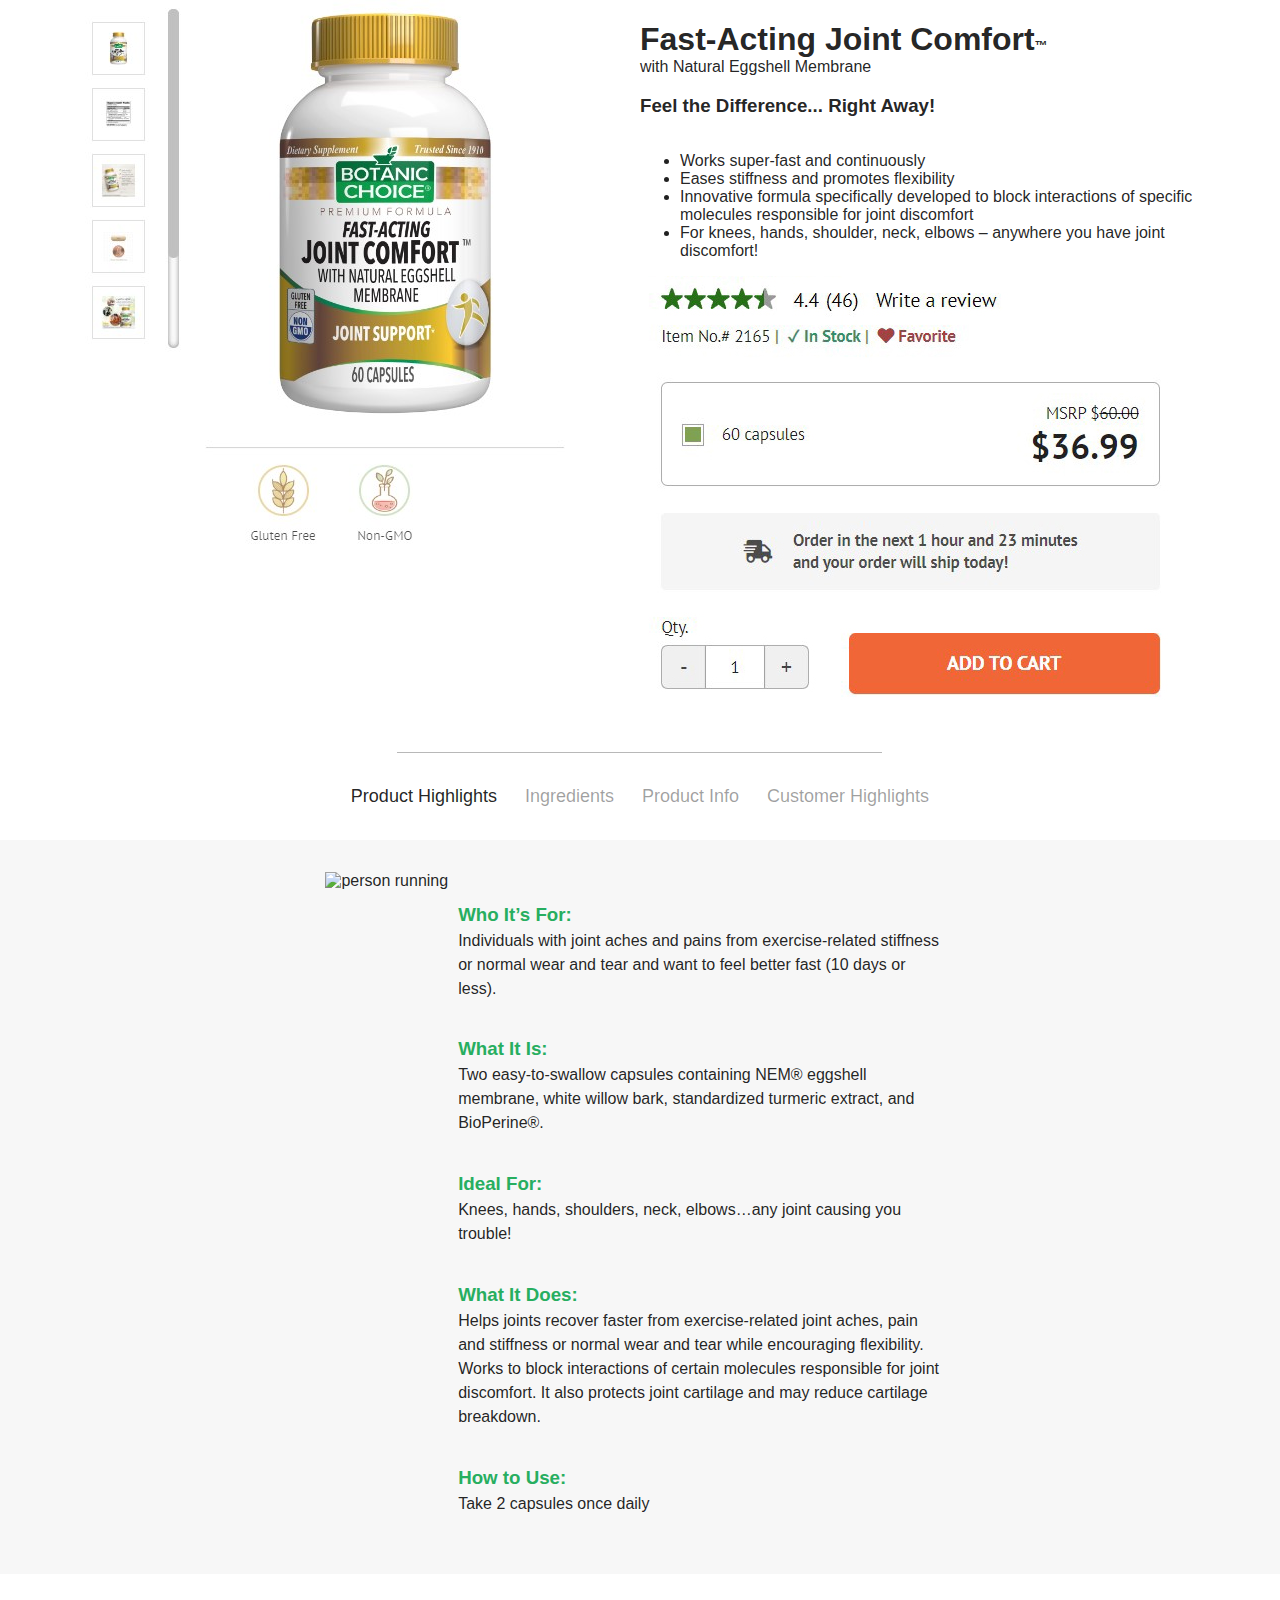
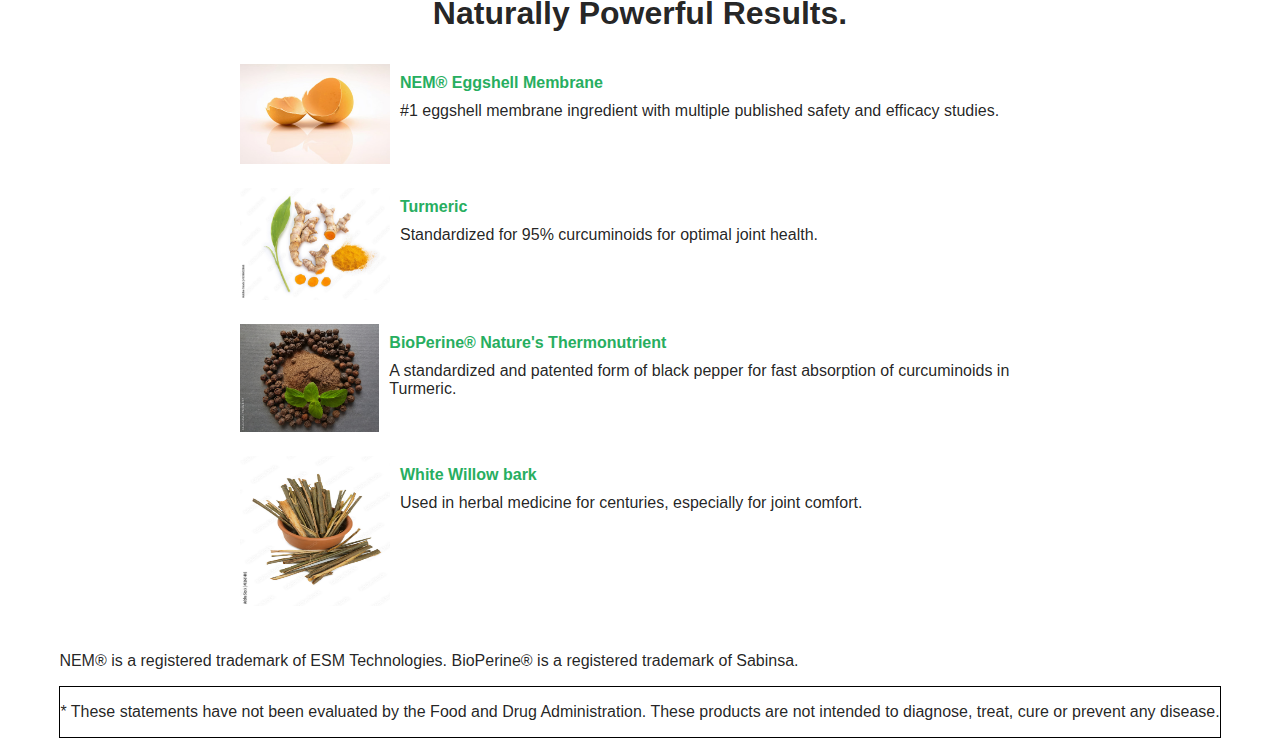
==== opt2.html @ c515bf40 "incorporated custom images into details sections" ====
<!DOCTYPE html>
<html>

<head>
  <meta charset="utf-8" />
  <meta http-equiv="X-UA-Compatible" content="IE=edge" />
  <title>PDP Mockup</title>
  <meta name="description" content="Mockup for product details page" />
  <meta name="viewport" content="width=device-width, initial-scale=1" />
  <link rel="stylesheet" href="css/opt2.css" />
  <link rel="stylesheet" href="https://fonts.googleapis.com/css?family=Montserrat">
  <link rel="stylesheet" href="https://cdnjs.cloudflare.com/ajax/libs/font-awesome/6.2.0/css/all.min.css"
    integrity="sha512-xh6O/CkQoPOWDdYTDqeRdPCVd1SpvCA9XXcUnZS2FmJNp1coAFzvtCN9BmamE+4aHK8yyUHUSCcJHgXloTyT2A=="
    crossorigin="anonymous" referrerpolicy="no-referrer" />
  <script src="https://ajax.googleapis.com/ajax/libs/jquery/3.6.0/jquery.min.js"></script>
</head>

<body>
  <main class="main">
    <div class="sticky-div-relative">
      <div class="sticky-div-fixed">
        <!-- <h3>Fast-Acting Joint Comfort</h3>
          <p>$36.99</p> -->
          <img src="assets/sticky_img.png" alt="add to cart sticky image">
          <!-- <div class="close-div"> -->
            <span class="fa fa-times fa-2xl close-button" aria-hidden="true"></i>
              <!-- </div> -->
            </div>
          </div>
          <!-- PDP TOP CONTAINER-->
          <!-- <div class="main-content"> -->
            
    <div class="main-content">  
      <div class="pdp-top-container" id="pdp-top-container">
        <!-- CHILD 1 -->
        <div class="product-col">
          <img class="product" src="assets/product.jpg"></img>
        </div>

        <!-- CHILD 2 -->
        <div class="addtocart-col">
          <div class="pdp-name-div">
            <h1>
              Fast-Acting Joint Comfort<span style="font-size: small">™</span>
            </h1>
            <p>with Natural Eggshell Membrane</p>
            <h3>Feel the Difference... Right Away!</h3>
          </div>

          <div class="pdp-list-div">
            <ul class="list">
              <li class="list-items">Works super-fast and continuously</li>
              <li class="list-items">Eases stiffness and promotes flexibility</li>
              <li class="list-items">
                Innovative formula specifically developed to block interactions of
                specific molecules responsible for joint discomfort
              </li>
              <li class="list-items">
                For knees, hands, shoulder, neck, elbows – anywhere you have joint
                discomfort!
              </li>
            </ul>
          </div>
          <div>

            <div class="ratings-add-btn-div">
              <div>

                <img src="assets/split_images/images/pdp-top_03.jpg" alt="add to cart" class="addToCartImg">
              </div>
              <!-- </div>
            <div class="addtocart-btn"> -->
              <div>

                <img src="assets/split_images/images/pdp-top_04.jpg" alt="add to cart" class="addToCartImg">
              </div>
            </div>
          </div>
        </div>
      </div>
      </div>
      <!-- END PDP TOP CONTAINER -->

      <!-- TABS -->
      <div class="main-content">
      <div class="content-row"></div>
      <div class="border"></div>
      <!-- TABS -->
      <div class="tab-container">
          <div class="tab-btn-div" data-name="highlights">
            <div>
              <button class="tablinks active">Product Highlights</button>
              <i class="fa-solid fa-2x fa-caret-down active" id="caret-down"></i>
            </div>
          </div>
          <div class="tab-btn-div" data-name="ingredients">
            <div>
              <button class="tablinks">Ingredients</button>
              <i class="fa-solid fa-2x fa-caret-down inactive" id="caret-down"></i>
            </div>
          </div>

          <div class="tab-btn-div" data-name="info">
          <div>
            <button class="tablinks">Product Info</button>
            <i class="fa-solid fa-2x fa-caret-down inactive" id="caret-down"></i>
          </div>
          </div>

          <div class="tab-btn-div" data-name="customer-highlights">
          <div>
            <button class="tablinks">Customer Highlights</button>
            <i class="fa-solid fa-2x fa-caret-down inactive" id="caret-down"></i>
          </div>
          </div>
      </div>
      </div>
      <!-- END TABS -->

      <!-- DETAILS CONTAINER -->
      <div class="details-container">

        <!-- HIGHLIGHTS -->
        <div class="details-div highlights active" id="highlights" data-name="highlights">

          <div class="highlights-img-div">
            <img src="https://www.botanicchoice.com/images/FastActingJointComfort-PDP-1.png" alt="person running"></img>
          </div>

          <div class="details-txt-div">
            <div>
              <h3 class="details-title">Who It’s For:</h3>
              <p class="details-text">
                Individuals with joint aches and pains from exercise-related stiffness
              or normal wear and tear and want to feel better fast (10 days or
              less).
            </p>
          </div>
            
          <div>
            <h3 class="details-title">What It Is:</h3>
            <p class="details-text">
              Two easy-to-swallow capsules containing NEM® eggshell membrane, white
              willow bark, standardized turmeric extract, and BioPerine®.
            </p>
          </div>
            
          <div>
            <h3 class="details-title">Ideal For:</h3>
            <p class="details-text">
              Knees, hands, shoulders, neck, elbows…any joint causing you trouble!
            </p>
          </div>
          
          <div>
            <h3 class="details-title">What It Does:</h3>
            <p class="details-text">
              Helps joints recover faster from exercise-related joint aches, pain
              and stiffness or normal wear and tear while encouraging flexibility.
              Works to block interactions of certain molecules responsible for joint
              discomfort. It also protects joint cartilage and may reduce cartilage
              breakdown.
            </p>
          </div>
            <div>
              <h3 class="details-title">How to Use:</h3>
              <p class="details-text">Take 2 capsules once daily</p>
            </div>
          </div>
        </div>
        <!-- END HIGHLIGHTS -->

        <!-- INGREDIENTS -->
        <div class="details-div ingredients inactive" id="ingredients" data-name="ingredients">
          <div class="ingredients-txt">
            <h3>Supercharged with Three More Ingredients</h3>
            <p>We added Turmeric extract (standardized for 95% curcuminoids) for its potent, joint-supporting
              curcurmin
              content.
              Next
              we included White Willow Bark which has been studied for low back discomfort and popular in herbal
              medicine
              for
              centuries. (3) We rounded out our exclusive formula with BioPerine® a patented extract from black
              pepper,
              standardized
              for 95% piperine, that helps foster fast, efficient absorption of the curcurmin.</p>
            <div class="list-div">
              <ul class="no-list">
                <li class="no-list-items">
                  <i class="fas fa-ban"></i>&nbsp;No Milk
                </li>
                <li class="no-list-items"><i class="fas fa-ban"></i>&nbsp;No Fish</li>
                <li class="no-list-items"><i class="fas fa-ban"></i>&nbsp;No
                  Crustaceans
                </li>
                <li class="no-list-items"><i class="fas fa-ban"></i>&nbsp;No Tree Nuts
                </li>
                <li class="no-list-items"><i class="fas fa-ban"></i>&nbsp;No Wheat</li>
                <li class="no-list-items"><i class="fas fa-ban"></i>&nbsp;No Peanuts
                </li>
                <li class="no-list-items"><i class="fas fa-ban"></i>&nbsp;No Soybeans
                </li>
                <li class="no-list-items"><i class="fas fa-ban"></i>&nbsp;Non-GMO and
                  Gluten
                  Free</li>
              </ul>
            </div>
          </div>
          <div class="ingredients-img-div">
            <img src="https://www.botanicchoice.com/images/FastActingJointComfort-PDP-2.png" alt="product ingredients"></img>
          </div>
        </div>

        <!-- PRODUCT INFO -->
        <div class="details-div info inactive" id="info" data-name="info">
          <div class="info-img-div">
            <img src="https://www.botanicchoice.com/images/FastActingJointComfort-PDP-3.png" alt="product ingredients">
          </div>
          <div class="productInfo-txt">
            <h3>Benefits of Fast-Acting Joint Comfort with Natural Eggshell Membrane:</h3>
            <ul>
              <li>Eases stiffness and enhances joint health</li>
              <li>Promotes flexibility and comfort</li>
              <li>Ideal for knees, hands, shoulder, neck, elbows, more</li>
            </ul>
            <p>If you've been frustrated by joint products that take too long to work...or don't work at all, this
              one's
              for
              you!</p>

            <h3>It Starts with NEM® , the #1 Eggshell Membrane</h3>
            <p>Whether it's your knees, hips or wrists, when it comes to joint comfort, you want the best and to feel
              better
              right now!
              That's why we selected NEM® , the original #1 branded eggshell membrane ingredient with multiple
              published
              safety and
              efficacy studies. It's the most researched eggshell membrane for joint health and shown to be effective
              in
              humans.</p>
            <p>NEM® Natural Eggshell Membrane delivers naturally occurring nutrients essential for healthy joint
              cartilage
              and
              tissue
              including glucosamine, chondroitin, hyaluronic acid, collagen, peptides and other beneficial proteins.
            </p>
            <p>Just look at how NEM® can help you!</p>
            <ul>
              <li>May help reduce exercise-induced joint pain.</li>
              <li>May help promote joint flexibility.</li>
              <li>Helps reduce joint aches and pains.</li>
              <li>Helps reduce joint stiffness.</li>
              <li>Helps protect joint cartilage from breakdown due to exercise.</li>
              <li>May help reduce joint cartilage breakdown resulting from normal wear and tear.</li>
              <li>Helps joints recover faster from exercise-related joint pain.</li>
              <li>Helps joints recover faster from exercise-related joint stiffness.</li>
            </ul>
          </div>
        </div>
        <!-- END PRODUCT INFO -->

        <!-- CUSTOMER HIGHLIGHTS -->
        <div class="details-div customer-highlights inactive" data-name="customer-highlights">

          <div class="customer-img-div">
            <img src="https://www.botanicchoice.com/images/FastActingJointComfort-PDP-4.png" alt="woman celebrating">
          </div>
          <div class="customer-testimonials">
            <h3>{Customer Testimonials Here}</h3>
          </div>
        </div>

        <!-- END CUSTOMER HIGHLIGHTS -->
      </div>
      <!-- END DETAILS CONTAINER -->

      <!-- RESULTS CONTAINER -->
      <div class="main-content">
      <div class="results-container">
        <h1 class="results-h1">Naturally Powerful Results.</h1>

        <div class="card">
          <div>
            <img class="ingredient" src="assets/egg.jpg" />
          </div>
          <div class="card-text">
            <h4 class="card-title">
              NEM® Eggshell Membrane
            </h4>
            <p>
              #1 eggshell membrane ingredient with multiple published safety and efficacy studies.
            </p>
          </div>
        </div>
        <div class="card-text">
        </div>

        <div class="card">
          <div>
            <img class="ingredient" src="assets/turmeric.jpg" />
          </div>
          <div class="card-text">
            <h4 class="card-title">
              Turmeric
            </h4>
            <p>
              Standardized for 95% curcuminoids for optimal joint health.
            </p>
          </div>
        </div>



        <div class="card">
          <div>
            <img class="ingredient" src="assets/bioperine.jpg" />
          </div>
          <div class="card-text">
            <h4 class="card-title">
              BioPerine® Nature's Thermonutrient
            </h4>
            <p>
              A standardized and patented form of black pepper for fast absorption of curcuminoids in Turmeric.
            </p>
          </div>
        </div>

        <div class="card">
          <div>
            <img class="ingredient" src="assets/bark.jpg" />
          </div>
          <div class="card-text">
            <h4 class="card-title">
              White Willow bark
            </h4>
            <p>
              Used in herbal medicine for centuries, especially for joint comfort.
            </p>
          </div>
        </div>
      </div>
    <!-- </div> -->
    <!-- END RESULTS CONTAINER -->
    <div class="legal">
      <p>NEM® is a registered trademark of ESM Technologies. BioPerine® is a registered trademark of Sabinsa.</p>
    </div>
    <div class="legal-fda">
      <p>* These statements have not been evaluated by the Food and Drug Administration. These products are not
        intended
        to
        diagnose, treat, cure or prevent any disease.</p>
    </div>
</div>
  </main>
  <script src="js/opt2.js"></script>
</body>

</html>
---- css/opt2.css ----
html,
body {
  scroll-behavior: smooth;
}

body {
  margin-top: 0px;
  margin-left: auto;
  margin-right: auto;
  font-family: "PT Sans", sans-serif;
  color: rgba(0, 0, 0, 0.87);
}

.main {
  display: flex;
  flex-direction: column;
  align-items: center;
}

/* STICKY DIV */
.sticky-div-relative {
  top: 0;
  right: 0;
  left: 0;
  bottom: 0;
  position: relative;
  width: 100%;
  z-index: 2;
}

.sticky-div-fixed {
  display: none;
}

.sticky-div-fixed img {
  display: none;
}

.sticky-div-fixed.removed {
  display: none;
}

.sticky-div-fixed.active {
  position: fixed;
  top: 0;
  right: 0;
  left: 0;
  width: 100%;
  height: 100px !important;
  background-color: white;
  display: none;
  z-index: 999;
  display: block;
  border-bottom: 1px solid rgba(0, 0, 0, 0.177);
}

.close-button {
  position: fixed;
  top: 2%;
  right: 0;
  margin-right: 2rem;
  color: rgba(0, 0, 0, 0.5);
  right: 0;
}

.close-button:hover {
  color: rgba(0, 0, 0, 0.9);
}

.sticky-div-fixed.active img {
  position: fixed;
  left: 50%;
  transform: translateX(-50%);
  height: 100px;
  max-height: 100%;
  width: auto;
  display: block;
}

/* PDP TOP */
.pdp-top-container {
  display: flex;
  flex-direction: row;
  flex-wrap: wrap-reverse;
  justify-content: center;
}

.product-col,
.addtocart-col {
  display: flex;
  flex-direction: column;
  flex-basis: 50%;
  width: 600px;
  max-width: 100%;
  height: auto;
}

.pdp-name-div h1 {
  margin-bottom: 0;
}

.pdp-name-div p {
  margin-top: 0;
}

.product-col img {
  align-self: center;
}

.content-row {
  display: flex;
  justify-content: center;
}

/* DETAILS */
.details-container {
  display: flex;
  flex-direction: column;
  margin-top: 2rem;
  flex-basis: 100%;
  width: 100%;
}

.details-div.highlights.inactive {
  display: none;
}

.details-div.highlights.active {
  display: flex;
  padding: 2rem;
  justify-content: center;
  flex-wrap: wrap;
  background: rgba(0, 0, 0, 0.03);
}

.details-txt-div {
  display: flex;
  flex-direction: column;
  flex-basis: 40%;
  width: 600px;
  max-width: 100%;
  height: auto;
  margin: 10px;
}

.details-txt-div h3 {
  color: #27ae60;
  margin-bottom: 0;
  line-height: 1.5em;
}

.details-txt-div p {
  margin-top: 0;
  line-height: 1.5em;
}

.legal-fda {
  border: 1px solid black;
}

.border {
  margin-left: auto;
  margin-right: auto;
  border-top: 1px solid rgba(0, 0, 0, 0.277);
  width: 80%;
  margin-top: 2rem;
}

/* TABS */
.tab-container {
  margin-top: 2rem;
  display: flex;
  justify-content: center;
}

.tab-container a {
  text-decoration: none;
}

.tab-btn-div {
  display: flex;
  flex-direction: column;
  align-items: center;
  padding-left: 0.5rem;
  padding-right: 0.5rem;
}

button.tablinks {
  font-size: large;
  color: rgba(0, 0, 0, 0.377);
  border: none;
  background-color: white !important;
}

button.tablinks.active {
  font-size: large;
  color: rgba(0, 0, 0, 0.87);
  border: none;
  background-color: white !important;
}

button.tablinks:hover {
  cursor: pointer;
  font-size: large;
  color: rgba(0, 0, 0, 0.87) !important;
  border: none;
  background-color: white !important;
}

#caret-down.active {
  color: #27ae60;
  display: block;
  text-align: center;
}

#caret-down.inactive {
  display: none;
}

/* INGREDIENTS */
.details-div.ingredients.inactive {
  display: none;
}

.details-div.ingredients.active {
  display: flex;
  flex-wrap: wrap;
  flex-direction: row;
  justify-content: center;
  padding: 2rem;
  margin-top: 1.5rem;
  background: rgba(0, 0, 0, 0.03);
}

.no-list ul,
.no-list li {
  display: flex;
  flex-basis: 25%;
  list-style: none;
  padding: 0.2rem;
}

.ingredients-txt {
  display: flex;
  flex-direction: column;
  flex-basis: 40%;
}

.ingredients-txt h3 {
  color: #27ae60;
}

.details-div.info.inactive {
  display: none;
}

.details-div.info.active {
  display: flex;
  flex-direction: row;
  /* align-items: center; */
  margin-top: 1.5rem;
  margin-bottom: 1.5rem;
  padding: 2rem;
  background: rgba(0, 0, 0, 0.03);
}

.info.productInfo-txt h3 {
  text-align: left;
}

.productInfo-txt {
  display: flex;
  flex-direction: column;
  align-items: center;
  flex-basis: 40%;
  width: 300px;
}

.info-img-div {
  display: flex;
  flex-direction: column;
}
/* END PRODUCT INFO */

/* CUSTOMER HIGHLIGHTS */
.customer-highlights.inactive {
  display: none;
}

.customer-highlights.active {
  display: flex;
  justify-content: center;
}
/* END CUSTOMER HIGHLIGHTS */

/* RESULTS */
.results-container {
  display: flex;
  flex-direction: column;
  align-items: center;
  margin-bottom: 2rem;
}

.ingredient-card-row {
  display: flex;
  flex-wrap: wrap;
  justify-content: center !important;
}

.list-div {
  display: flex;
  flex-direction: column;
  align-items: flex-start;
  margin: 0 10px;
}

.card-col {
  display: flex;
  flex-direction: column;
  margin: 2rem;
  padding: auto;
}

.card {
  display: flex;
  flex-basis: 100%;
  transition: 0.3s;
  width: 800px;
  max-width: 100%;
  height: auto;
  padding: 10px 10px;
  justify-content: flex-start;
}

.card:hover {
  box-shadow: 0 8px 16px 0 rgba(0, 0, 0, 0.2);
}

.card h4 {
  color: #27ae60;
}

.card h4,
.card p {
  margin: 10px;
}

img.ingredient {
  width: 150px;
  max-width: 100%;
  max-height: 150px;
  height: auto;
}

@media screen and (max-width: 992px) {
  .main {
    width: 90%;
  }
  .ingLabel {
    flex-basis: 60%;
  }
  .ingredients-txt {
    flex-basis: 60%;
    align-items: center;
  }
  .list-div {
    align-items: center;
  }
}

@media screen and (max-width: 768px) {
  .details-txt-div {
    flex-basis: 80%;
  }
}
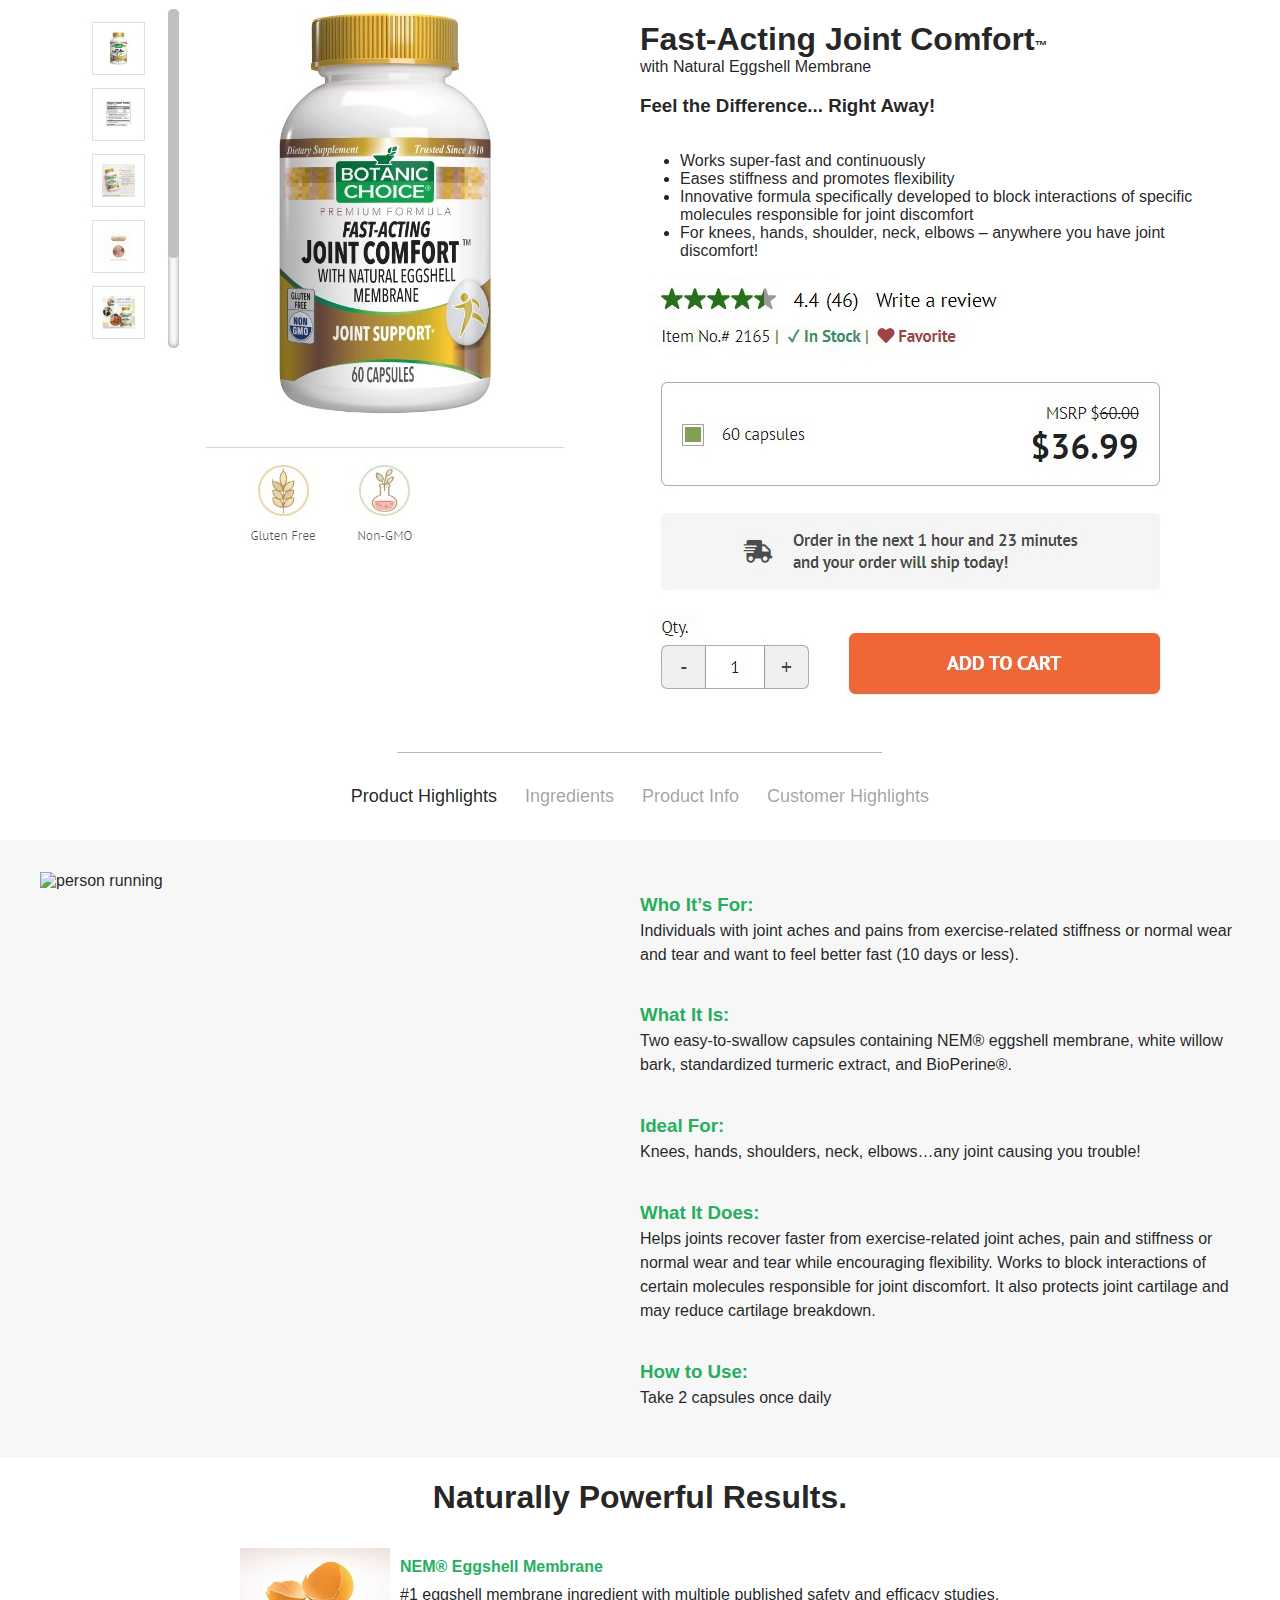
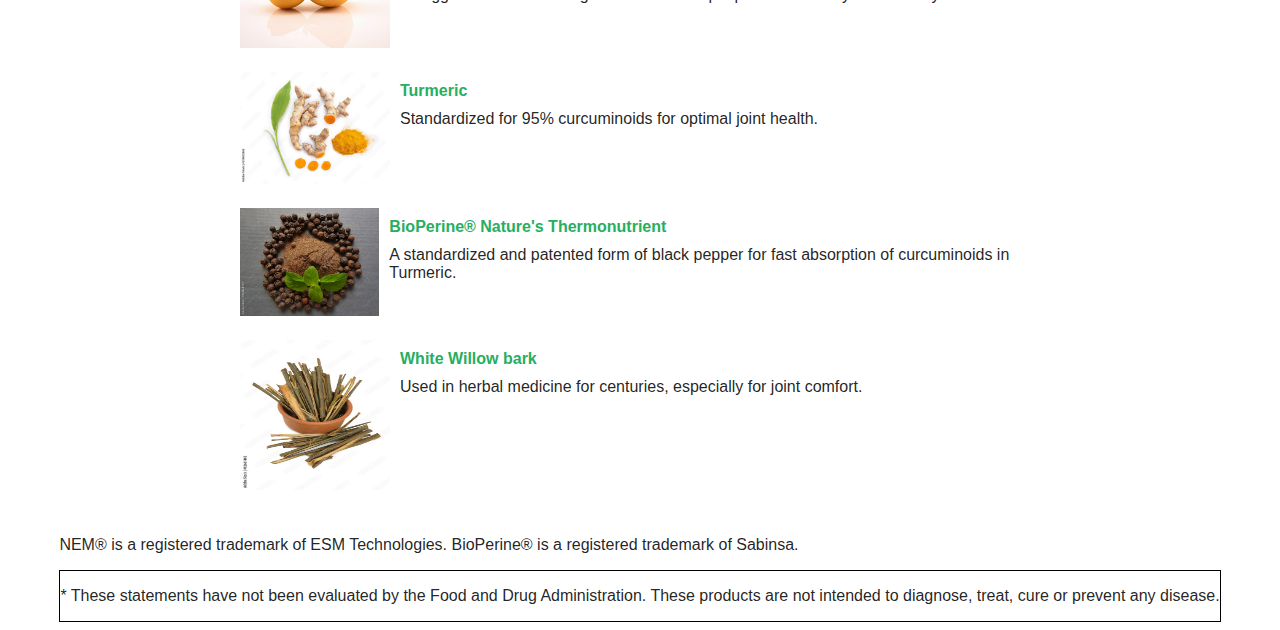
==== commit 577a89f7: "began styling details content to be responsive" ====
--- a/opt2.html
+++ b/opt2.html
@@ -117,7 +117,7 @@
       </div>
       <!-- END TABS -->
 
-      <!-- DETAILS CONTAINER -->
+      <!-- HIGHLIGHTS CONTAINER -->
       <div class="details-container">
 
         <!-- HIGHLIGHTS -->
@@ -262,12 +262,12 @@
 
         <!-- CUSTOMER HIGHLIGHTS -->
         <div class="details-div customer-highlights inactive" data-name="customer-highlights">
+          <div class="customer-testimonials">
+            <h3>{Customer Testimonials Here}</h3>
+          </div>
 
           <div class="customer-img-div">
             <img src="https://www.botanicchoice.com/images/FastActingJointComfort-PDP-4.png" alt="woman celebrating">
-          </div>
-          <div class="customer-testimonials">
-            <h3>{Customer Testimonials Here}</h3>
           </div>
         </div>
 
--- a/css/opt2.css
+++ b/css/opt2.css
@@ -111,52 +111,7 @@
   display: flex;
   justify-content: center;
 }
-
-/* DETAILS */
-.details-container {
-  display: flex;
-  flex-direction: column;
-  margin-top: 2rem;
-  flex-basis: 100%;
-  width: 100%;
-}
-
-.details-div.highlights.inactive {
-  display: none;
-}
-
-.details-div.highlights.active {
-  display: flex;
-  padding: 2rem;
-  justify-content: center;
-  flex-wrap: wrap;
-  background: rgba(0, 0, 0, 0.03);
-}
-
-.details-txt-div {
-  display: flex;
-  flex-direction: column;
-  flex-basis: 40%;
-  width: 600px;
-  max-width: 100%;
-  height: auto;
-  margin: 10px;
-}
-
-.details-txt-div h3 {
-  color: #27ae60;
-  margin-bottom: 0;
-  line-height: 1.5em;
-}
-
-.details-txt-div p {
-  margin-top: 0;
-  line-height: 1.5em;
-}
-
-.legal-fda {
-  border: 1px solid black;
-}
+/* END PDP TOP */
 
 .border {
   margin-left: auto;
@@ -216,6 +171,64 @@
 #caret-down.inactive {
   display: none;
 }
+/* END TABS */
+
+/* PRODUCT HIGHLIGHTS */
+.details-container {
+  display: flex;
+  flex-direction: column;
+  margin-top: 2rem;
+  flex-basis: 100%;
+  width: 100%;
+}
+
+.details-div.highlights.inactive {
+  display: none;
+}
+
+.details-div.highlights.active {
+  display: flex;
+  padding: 2rem;
+  justify-content: center;
+  flex-wrap: nowrap;
+  background: rgba(0, 0, 0, 0.03);
+}
+
+.highlights-img-div {
+  display: flex;
+  flex-direction: column;
+  /* justify-content: center; */
+}
+
+.highlights-img-div img {
+  width: 600px;
+  max-width: 100%;
+  height: auto;
+}
+
+.details-txt-div {
+  display: flex;
+  flex-direction: column;
+  /* flex-basis: 40%; */
+  width: 600px;
+  max-width: 100%;
+  height: auto;
+}
+
+.details-txt-div h3 {
+  color: #27ae60;
+  margin-bottom: 0;
+  line-height: 1.5em;
+}
+
+.details-txt-div p {
+  margin-top: 0;
+  line-height: 1.5em;
+}
+
+.legal-fda {
+  border: 1px solid black;
+}
 
 /* INGREDIENTS */
 .details-div.ingredients.inactive {
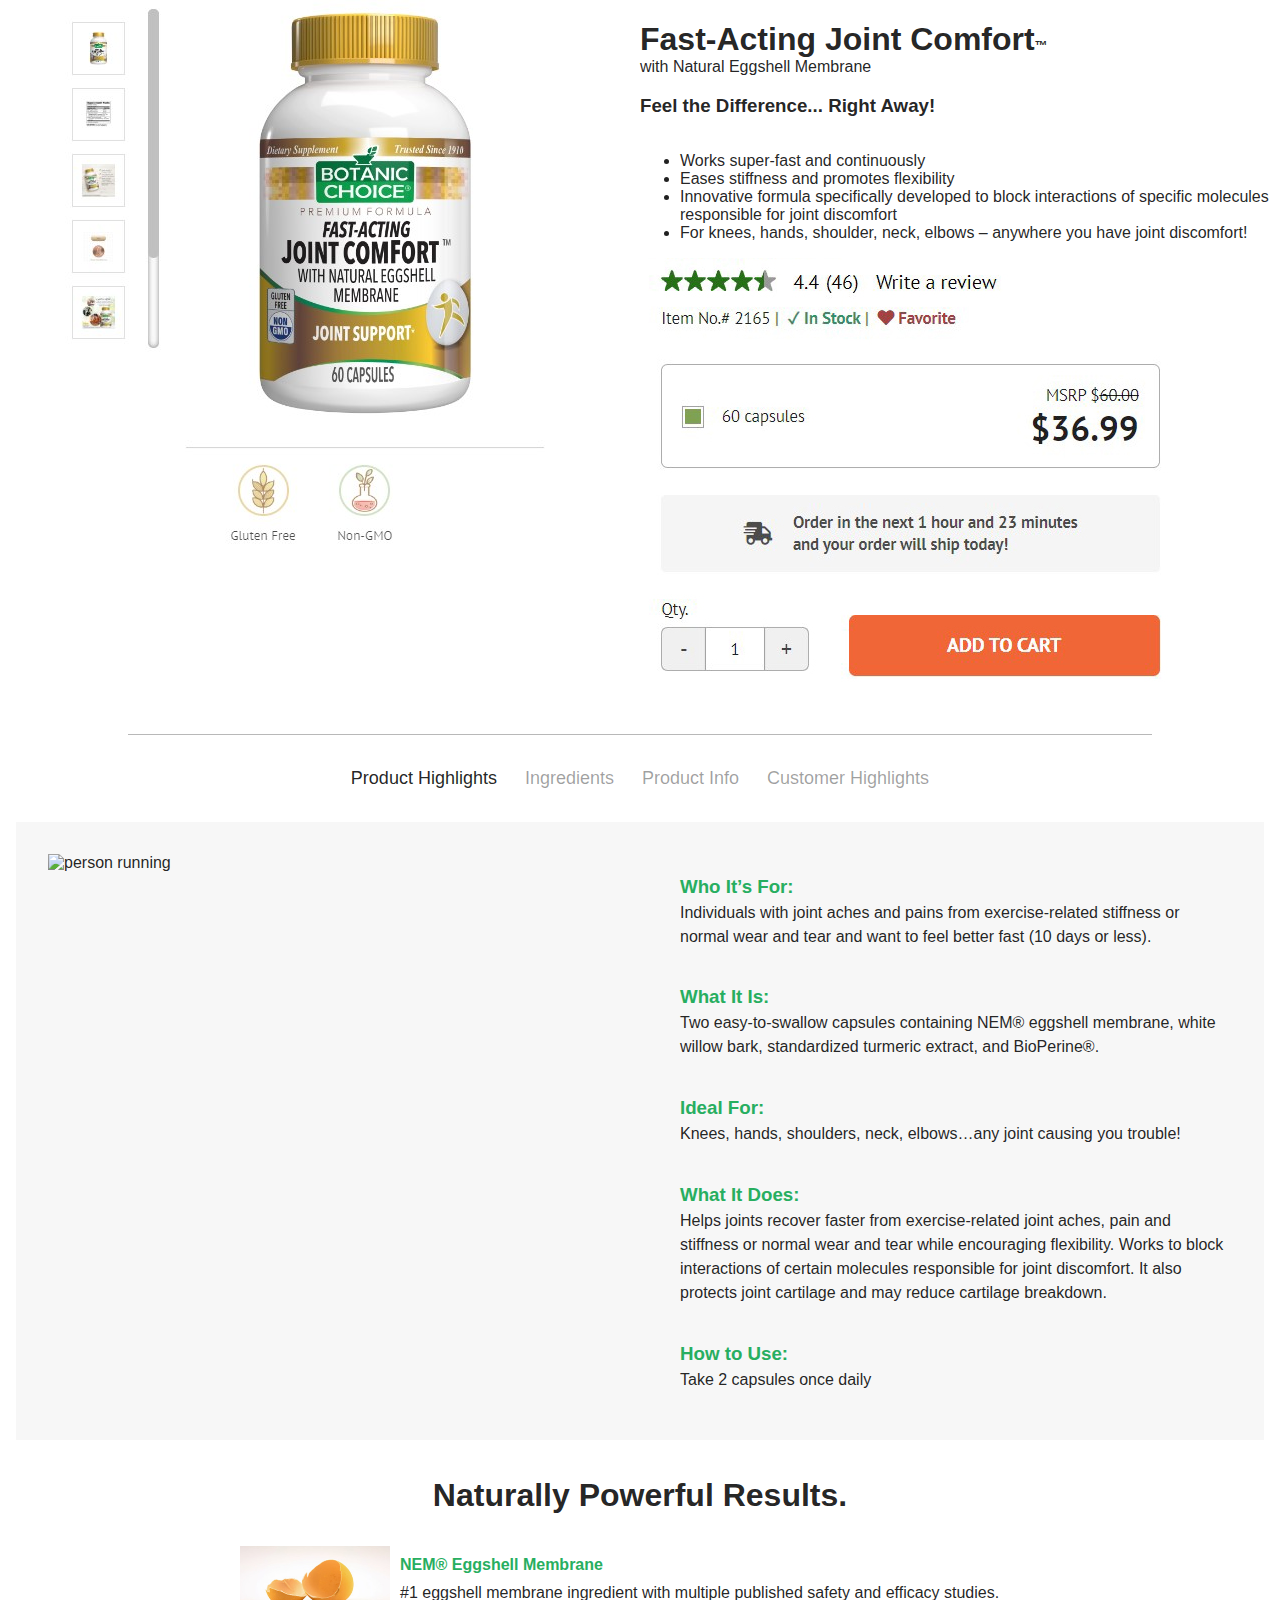
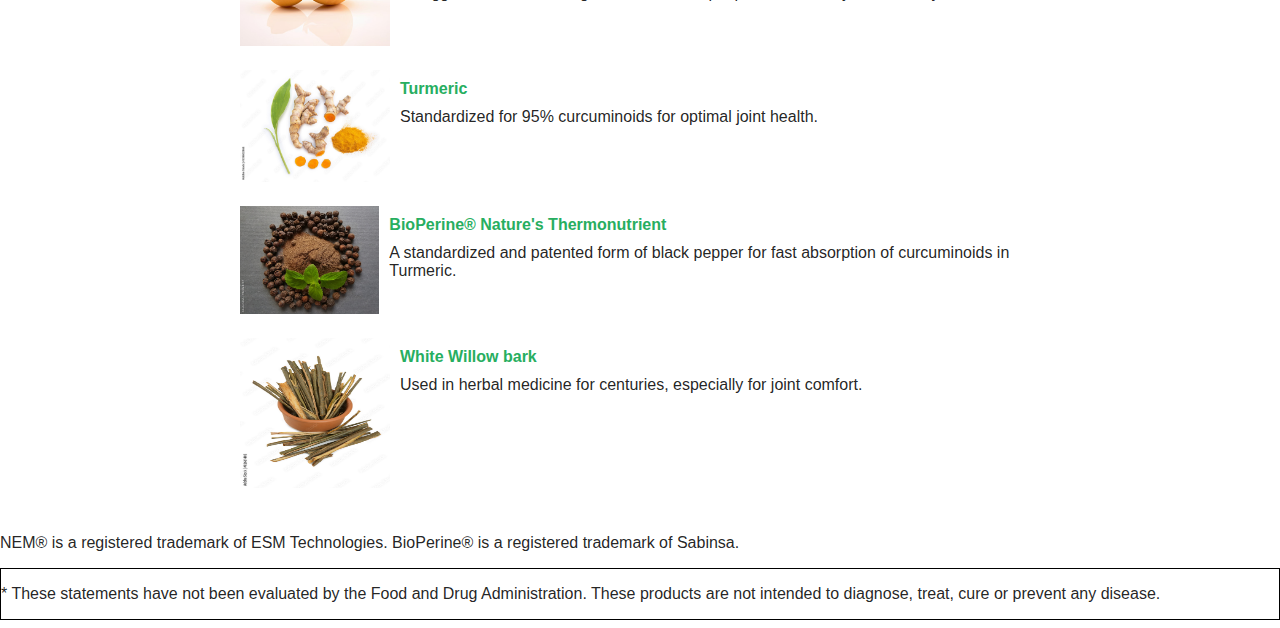
==== commit a1e47107: "styled details content, made responsive" ====
--- a/opt2.html
+++ b/opt2.html
@@ -262,7 +262,7 @@
 
         <!-- CUSTOMER HIGHLIGHTS -->
         <div class="details-div customer-highlights inactive" data-name="customer-highlights">
-          <div class="customer-testimonials">
+          <div class="customer-highlights-txt">
             <h3>{Customer Testimonials Here}</h3>
           </div>
 
--- a/css/opt2.css
+++ b/css/opt2.css
@@ -14,7 +14,7 @@
 .main {
   display: flex;
   flex-direction: column;
-  align-items: center;
+  width: 100%;
 }
 
 /* STICKY DIV */
@@ -177,7 +177,7 @@
 .details-container {
   display: flex;
   flex-direction: column;
-  margin-top: 2rem;
+  margin-top: 1rem;
   flex-basis: 100%;
   width: 100%;
 }
@@ -188,7 +188,8 @@
 
 .details-div.highlights.active {
   display: flex;
-  padding: 2rem;
+  padding: 1rem;
+  margin: 1rem;
   justify-content: center;
   flex-wrap: nowrap;
   background: rgba(0, 0, 0, 0.03);
@@ -197,22 +198,22 @@
 .highlights-img-div {
   display: flex;
   flex-direction: column;
-  /* justify-content: center; */
 }
 
 .highlights-img-div img {
   width: 600px;
   max-width: 100%;
   height: auto;
+  padding: 1rem;
 }
 
 .details-txt-div {
   display: flex;
   flex-direction: column;
-  /* flex-basis: 40%; */
-  width: 600px;
-  max-width: 100%;
-  height: auto;
+  width: 600px;
+  max-width: 100%;
+  height: auto;
+  padding: 1rem;
 }
 
 .details-txt-div h3 {
@@ -226,6 +227,13 @@
   line-height: 1.5em;
 }
 
+@media screen and (max-width: 768px) {
+  .details-div.highlights.active {
+    flex-wrap: wrap;
+  }
+}
+/* END PRODUCT HIGHLIGHTS */
+
 .legal-fda {
   border: 1px solid black;
 }
@@ -237,61 +245,97 @@
 
 .details-div.ingredients.active {
   display: flex;
-  flex-wrap: wrap;
-  flex-direction: row;
-  justify-content: center;
-  padding: 2rem;
-  margin-top: 1.5rem;
+  padding: 1rem;
+  margin: 1rem;
+  justify-content: center;
+  flex-wrap: nowrap;
   background: rgba(0, 0, 0, 0.03);
+}
+
+.ingredients-img-div {
+  display: flex;
+  flex-direction: column;
+  align-items: center;
+}
+
+.ingredients-img-div img {
+  width: 450px;
+  max-width: 100%;
+  height: auto;
+  padding: 1rem;
+}
+
+.ingredients-txt {
+  width: 600px;
+  max-width: 100%;
+  height: auto;
+}
+
+.ingredients-txt h3 {
+  color: #27ae60;
+  text-align: left;
 }
 
 .no-list ul,
 .no-list li {
   display: flex;
-  flex-basis: 25%;
   list-style: none;
   padding: 0.2rem;
 }
 
-.ingredients-txt {
-  display: flex;
-  flex-direction: column;
-  flex-basis: 40%;
-}
-
-.ingredients-txt h3 {
-  color: #27ae60;
-}
-
+@media screen and (max-width: 768px) {
+  .details-div.ingredients.active {
+    flex-wrap: wrap;
+    flex-direction: row-reverse !important;
+  }
+}
+/* END INGREDIENTS */
+
+/* PRODUCT INFO */
 .details-div.info.inactive {
   display: none;
 }
 
 .details-div.info.active {
   display: flex;
-  flex-direction: row;
-  /* align-items: center; */
-  margin-top: 1.5rem;
-  margin-bottom: 1.5rem;
-  padding: 2rem;
+  justify-content: center;
+  flex-wrap: nowrap;
+  padding: 1rem;
+  margin: 1rem;
   background: rgba(0, 0, 0, 0.03);
 }
 
-.info.productInfo-txt h3 {
-  text-align: left;
+.info-img-div {
+  display: flex;
+  flex-direction: column;
+  align-items: flex-end;
+}
+
+.info-img-div img {
+  width: 600px;
+  max-width: 100%;
+  height: auto;
+  padding: 1rem;
 }
 
 .productInfo-txt {
   display: flex;
   flex-direction: column;
-  align-items: center;
-  flex-basis: 40%;
-  width: 300px;
+  width: 600px;
+  max-width: 100%;
+  height: auto;
+  padding: 1rem;
 }
 
 .info-img-div {
   display: flex;
   flex-direction: column;
+}
+
+@media screen and (max-width: 992px) {
+  .details-div.info.active {
+    flex-wrap: wrap;
+  }
 }
 /* END PRODUCT INFO */
 
@@ -303,6 +347,37 @@
 .customer-highlights.active {
   display: flex;
   justify-content: center;
+  flex-wrap: nowrap;
+  margin: 1rem;
+  padding: 1rem;
+  background: rgba(0, 0, 0, 0.03);
+}
+
+.customer-highlights-txt {
+  display: flex;
+  flex-direction: column;
+  width: 600px;
+  max-width: 100%;
+  height: auto;
+  padding: 1rem;
+}
+
+.customer-img-div {
+  display: flex;
+  flex-direction: column;
+}
+
+.customer-img-div img {
+  width: 600px;
+  max-width: 100%;
+  height: auto;
+  padding: 1rem;
+}
+
+@media screen and (max-width: 768px) {
+  .customer-highlights.active {
+    flex-wrap: wrap-reverse;
+  }
 }
 /* END CUSTOMER HIGHLIGHTS */
 
@@ -367,22 +442,13 @@
 
 @media screen and (max-width: 992px) {
   .main {
-    width: 90%;
-  }
-  .ingLabel {
-    flex-basis: 60%;
-  }
-  .ingredients-txt {
-    flex-basis: 60%;
-    align-items: center;
-  }
-  .list-div {
-    align-items: center;
-  }
-}
-
-@media screen and (max-width: 768px) {
+    width: 100%;
+    margin: 0;
+  }
+}
+
+/* @media screen and (max-width: 768px) {
   .details-txt-div {
     flex-basis: 80%;
   }
-}
+} */
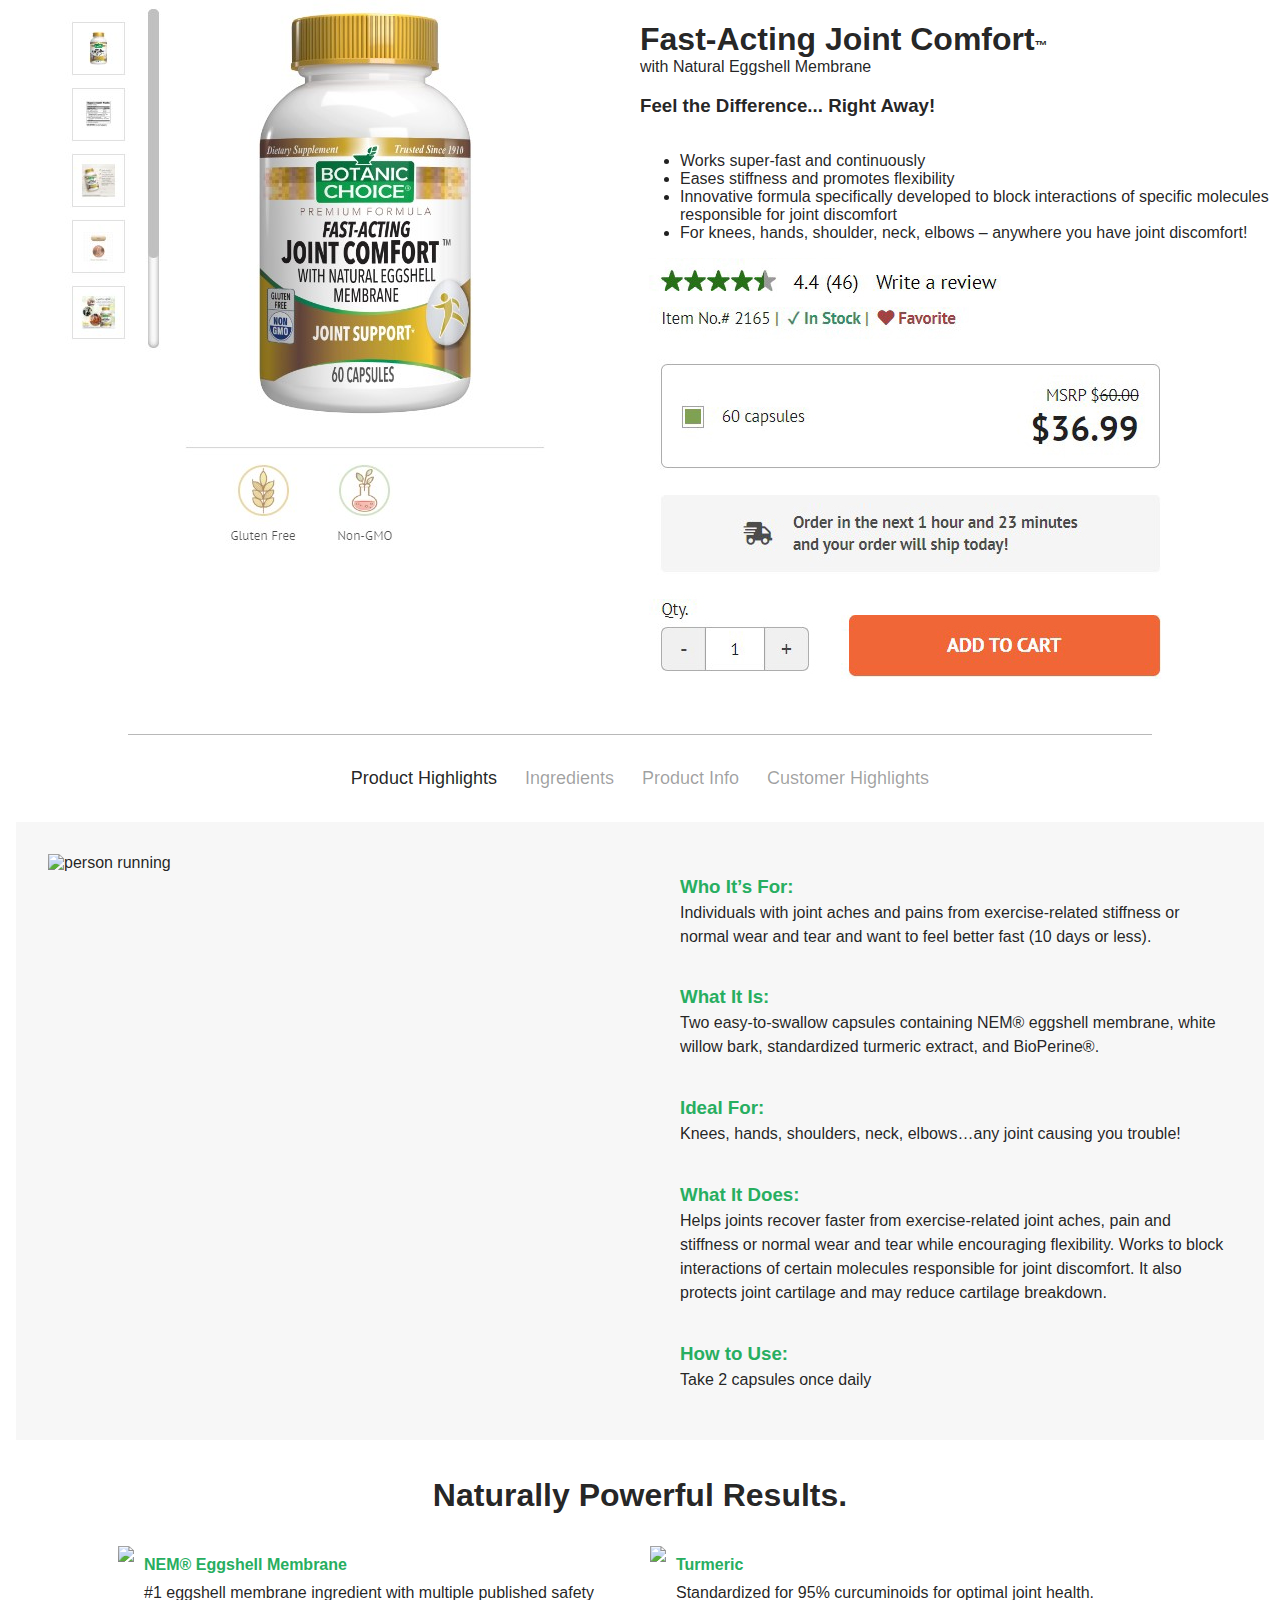
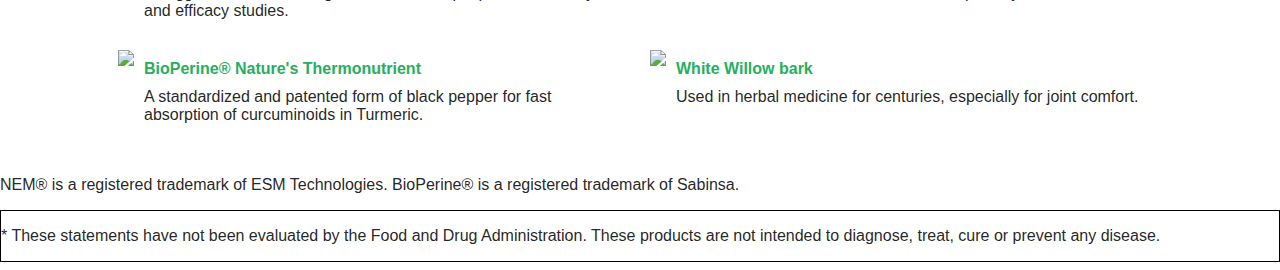
==== commit 9e0ac3bb: "did a lot of stuff lol" ====
--- a/opt2.html
+++ b/opt2.html
@@ -24,7 +24,6 @@
           <img src="assets/sticky_img.png" alt="add to cart sticky image">
           <!-- <div class="close-div"> -->
             <span class="fa fa-times fa-2xl close-button" aria-hidden="true"></i>
-              <!-- </div> -->
             </div>
           </div>
           <!-- PDP TOP CONTAINER-->
@@ -81,47 +80,19 @@
       </div>
       <!-- END PDP TOP CONTAINER -->
 
-      <!-- TABS -->
       <div class="main-content">
       <div class="content-row"></div>
       <div class="border"></div>
-      <!-- TABS -->
-      <div class="tab-container">
-          <div class="tab-btn-div" data-name="highlights">
-            <div>
-              <button class="tablinks active">Product Highlights</button>
-              <i class="fa-solid fa-2x fa-caret-down active" id="caret-down"></i>
-            </div>
-          </div>
-          <div class="tab-btn-div" data-name="ingredients">
-            <div>
-              <button class="tablinks">Ingredients</button>
-              <i class="fa-solid fa-2x fa-caret-down inactive" id="caret-down"></i>
-            </div>
-          </div>
-
-          <div class="tab-btn-div" data-name="info">
-          <div>
-            <button class="tablinks">Product Info</button>
-            <i class="fa-solid fa-2x fa-caret-down inactive" id="caret-down"></i>
-          </div>
-          </div>
-
-          <div class="tab-btn-div" data-name="customer-highlights">
-          <div>
-            <button class="tablinks">Customer Highlights</button>
-            <i class="fa-solid fa-2x fa-caret-down inactive" id="caret-down"></i>
-          </div>
-          </div>
-      </div>
-      </div>
-      <!-- END TABS -->
-
-      <!-- HIGHLIGHTS CONTAINER -->
-      <div class="details-container">
-
-        <!-- HIGHLIGHTS -->
-        <div class="details-div highlights active" id="highlights" data-name="highlights">
+
+      <!-- ACCORDIONS -->
+      <div class="accordion-container">
+        <button class="accordion active" data-name="highlights">
+          <span class="btn-title">Product Highlights</span>
+          <span class="fa-solid fa-2x fa-caret-right fa-rotate-90" id="caret-right"></span>
+        </button>
+        <div class="details-container-acc">
+           <!-- HIGHLIGHTS -->
+        <div class="details-div-acc highlights active" id="highlights" data-name="highlights">
 
           <div class="highlights-img-div">
             <img src="https://www.botanicchoice.com/images/FastActingJointComfort-PDP-1.png" alt="person running"></img>
@@ -169,9 +140,15 @@
           </div>
         </div>
         <!-- END HIGHLIGHTS -->
-
-        <!-- INGREDIENTS -->
-        <div class="details-div ingredients inactive" id="ingredients" data-name="ingredients">
+        </div>
+
+        <button class="accordion" data-name="ingredients">
+          <span class="btn-title">Ingredients</span> 
+            <span class="fa-solid fa-2x fa-caret-right" id="caret-right"></span>
+        </button>
+        <div class="details-container-acc">
+          <!-- INGREDIENTS -->
+        <div class="details-div-acc ingredients" id="ingredients" data-name="ingredients">
           <div class="ingredients-txt">
             <h3>Supercharged with Three More Ingredients</h3>
             <p>We added Turmeric extract (standardized for 95% curcuminoids) for its potent, joint-supporting
@@ -211,9 +188,16 @@
             <img src="https://www.botanicchoice.com/images/FastActingJointComfort-PDP-2.png" alt="product ingredients"></img>
           </div>
         </div>
-
-        <!-- PRODUCT INFO -->
-        <div class="details-div info inactive" id="info" data-name="info">
+        <!-- END INGREDIENTS -->
+        </div>
+
+        <button class="accordion" data-name="info">
+          <span class="btn-title">Product Info</span> 
+          <span class="fa-solid fa-2x fa-caret-right" id="caret-right"></span>
+        </button>
+        <div class="details-container-acc">
+          <!-- PRODUCT INFO -->
+        <div class="details-div-acc info" id="info" data-name="info">
           <div class="info-img-div">
             <img src="https://www.botanicchoice.com/images/FastActingJointComfort-PDP-3.png" alt="product ingredients">
           </div>
@@ -259,9 +243,15 @@
           </div>
         </div>
         <!-- END PRODUCT INFO -->
-
-        <!-- CUSTOMER HIGHLIGHTS -->
-        <div class="details-div customer-highlights inactive" data-name="customer-highlights">
+        </div>
+        
+        <button class="accordion" data-name="customer-highlights">
+          <span class="btn-title">Customer Highlights</span> 
+          <span class="fa-solid fa-2x fa-caret-right" id="caret-right"></span>
+        </button>
+        <div class="details-container-acc">
+          <!-- CUSTOMER HIGHLIGHTS -->
+        <div class="details-div-acc customer-highlights" data-name="customer-highlights">
           <div class="customer-highlights-txt">
             <h3>{Customer Testimonials Here}</h3>
           </div>
@@ -270,7 +260,188 @@
             <img src="https://www.botanicchoice.com/images/FastActingJointComfort-PDP-4.png" alt="woman celebrating">
           </div>
         </div>
-
+        <!-- END CUSTOMER HIGHLIGHTS -->
+        </div>
+      </div>
+
+      <!-- TABS -->
+      <div class="tab-container active">
+          <div class="tab-btn-div" data-name="highlights">
+              <button class="tablinks active">Product Highlights</button>
+              <i class="fa-solid fa-2x fa-caret-down active" id="caret-down"></i>
+          </div>
+          <div class="tab-btn-div" data-name="ingredients">
+              <button class="tablinks">Ingredients</button>
+              <i class="fa-solid fa-2x fa-caret-down" id="caret-down"></i>
+          </div>
+
+          <div class="tab-btn-div" data-name="info">
+            <button class="tablinks">Product Info</button>
+            <i class="fa-solid fa-2x fa-caret-down" id="caret-down"></i>
+          </div>
+
+          <div class="tab-btn-div" data-name="customer-highlights">
+            <button class="tablinks">Customer Highlights</button>
+            <i class="fa-solid fa-2x fa-caret-down" id="caret-down"></i>
+          </div>
+      </div>
+      </div>
+      <!-- END TABS -->
+
+      <!-- DETAILS CONTAINER -->
+      <div class="details-container">
+
+        <!-- HIGHLIGHTS -->
+        <div class="details-div highlights active" id="highlights" data-name="highlights">
+
+          <div class="highlights-img-div">
+            <img src="https://www.botanicchoice.com/images/FastActingJointComfort-PDP-1.png" alt="person running"></img>
+          </div>
+
+          <div class="details-txt-div">
+            <div>
+              <h3 class="details-title">Who It’s For:</h3>
+              <p class="details-text">
+                Individuals with joint aches and pains from exercise-related stiffness
+              or normal wear and tear and want to feel better fast (10 days or
+              less).
+            </p>
+          </div>
+            
+          <div>
+            <h3 class="details-title">What It Is:</h3>
+            <p class="details-text">
+              Two easy-to-swallow capsules containing NEM® eggshell membrane, white
+              willow bark, standardized turmeric extract, and BioPerine®.
+            </p>
+          </div>
+            
+          <div>
+            <h3 class="details-title">Ideal For:</h3>
+            <p class="details-text">
+              Knees, hands, shoulders, neck, elbows…any joint causing you trouble!
+            </p>
+          </div>
+          
+          <div>
+            <h3 class="details-title">What It Does:</h3>
+            <p class="details-text">
+              Helps joints recover faster from exercise-related joint aches, pain
+              and stiffness or normal wear and tear while encouraging flexibility.
+              Works to block interactions of certain molecules responsible for joint
+              discomfort. It also protects joint cartilage and may reduce cartilage
+              breakdown.
+            </p>
+          </div>
+            <div>
+              <h3 class="details-title">How to Use:</h3>
+              <p class="details-text">Take 2 capsules once daily</p>
+            </div>
+          </div>
+        </div>
+        <!-- END HIGHLIGHTS -->
+
+        <!-- INGREDIENTS -->
+        <div class="details-div ingredients" id="ingredients" data-name="ingredients">
+          <div class="ingredients-txt">
+            <h3>Supercharged with Three More Ingredients</h3>
+            <p>We added Turmeric extract (standardized for 95% curcuminoids) for its potent, joint-supporting
+              curcurmin
+              content.
+              Next
+              we included White Willow Bark which has been studied for low back discomfort and popular in herbal
+              medicine
+              for
+              centuries. (3) We rounded out our exclusive formula with BioPerine® a patented extract from black
+              pepper,
+              standardized
+              for 95% piperine, that helps foster fast, efficient absorption of the curcurmin.</p>
+            <div class="list-div">
+              <ul class="no-list">
+                <li class="no-list-items">
+                  <i class="fas fa-ban"></i>&nbsp;No Milk
+                </li>
+                <li class="no-list-items"><i class="fas fa-ban"></i>&nbsp;No Fish</li>
+                <li class="no-list-items"><i class="fas fa-ban"></i>&nbsp;No
+                  Crustaceans
+                </li>
+                <li class="no-list-items"><i class="fas fa-ban"></i>&nbsp;No Tree Nuts
+                </li>
+                <li class="no-list-items"><i class="fas fa-ban"></i>&nbsp;No Wheat</li>
+                <li class="no-list-items"><i class="fas fa-ban"></i>&nbsp;No Peanuts
+                </li>
+                <li class="no-list-items"><i class="fas fa-ban"></i>&nbsp;No Soybeans
+                </li>
+                <li class="no-list-items"><i class="fas fa-ban"></i>&nbsp;Non-GMO and
+                  Gluten
+                  Free</li>
+              </ul>
+            </div>
+          </div>
+          <div class="ingredients-img-div">
+            <img src="https://www.botanicchoice.com/images/FastActingJointComfort-PDP-2.png" alt="product ingredients"></img>
+          </div>
+        </div>
+        <!-- END INGREDIENTS -->
+
+        <!-- PRODUCT INFO -->
+        <div class="details-div info" id="info" data-name="info">
+          <div class="info-img-div">
+            <img src="https://www.botanicchoice.com/images/FastActingJointComfort-PDP-3.png" alt="product ingredients">
+          </div>
+          <div class="productInfo-txt">
+            <h3>Benefits of Fast-Acting Joint Comfort with Natural Eggshell Membrane:</h3>
+            <ul>
+              <li>Eases stiffness and enhances joint health</li>
+              <li>Promotes flexibility and comfort</li>
+              <li>Ideal for knees, hands, shoulder, neck, elbows, more</li>
+            </ul>
+            <p>If you've been frustrated by joint products that take too long to work...or don't work at all, this
+              one's
+              for
+              you!</p>
+
+            <h3>It Starts with NEM® , the #1 Eggshell Membrane</h3>
+            <p>Whether it's your knees, hips or wrists, when it comes to joint comfort, you want the best and to feel
+              better
+              right now!
+              That's why we selected NEM® , the original #1 branded eggshell membrane ingredient with multiple
+              published
+              safety and
+              efficacy studies. It's the most researched eggshell membrane for joint health and shown to be effective
+              in
+              humans.</p>
+            <p>NEM® Natural Eggshell Membrane delivers naturally occurring nutrients essential for healthy joint
+              cartilage
+              and
+              tissue
+              including glucosamine, chondroitin, hyaluronic acid, collagen, peptides and other beneficial proteins.
+            </p>
+            <p>Just look at how NEM® can help you!</p>
+            <ul>
+              <li>May help reduce exercise-induced joint pain.</li>
+              <li>May help promote joint flexibility.</li>
+              <li>Helps reduce joint aches and pains.</li>
+              <li>Helps reduce joint stiffness.</li>
+              <li>Helps protect joint cartilage from breakdown due to exercise.</li>
+              <li>May help reduce joint cartilage breakdown resulting from normal wear and tear.</li>
+              <li>Helps joints recover faster from exercise-related joint pain.</li>
+              <li>Helps joints recover faster from exercise-related joint stiffness.</li>
+            </ul>
+          </div>
+        </div>
+        <!-- END PRODUCT INFO -->
+
+        <!-- CUSTOMER HIGHLIGHTS -->
+        <div class="details-div customer-highlights" data-name="customer-highlights">
+          <div class="customer-highlights-txt">
+            <h3>{Customer Testimonials Here}</h3>
+          </div>
+
+          <div class="customer-img-div">
+            <img src="https://www.botanicchoice.com/images/FastActingJointComfort-PDP-4.png" alt="woman celebrating">
+          </div>
+        </div>
         <!-- END CUSTOMER HIGHLIGHTS -->
       </div>
       <!-- END DETAILS CONTAINER -->
@@ -280,9 +451,10 @@
       <div class="results-container">
         <h1 class="results-h1">Naturally Powerful Results.</h1>
 
+        <div class="ingredient-card-row">
         <div class="card">
           <div>
-            <img class="ingredient" src="assets/egg.jpg" />
+            <img class="ingredient" src="https://www.botanicchoice.com/images/FastActingJointComfort-PDP-5.png" />
           </div>
           <div class="card-text">
             <h4 class="card-title">
@@ -293,12 +465,10 @@
             </p>
           </div>
         </div>
-        <div class="card-text">
-        </div>
 
         <div class="card">
           <div>
-            <img class="ingredient" src="assets/turmeric.jpg" />
+            <img class="ingredient" src="https://www.botanicchoice.com/images/FastActingJointComfort-PDP-6.png" />
           </div>
           <div class="card-text">
             <h4 class="card-title">
@@ -314,7 +484,7 @@
 
         <div class="card">
           <div>
-            <img class="ingredient" src="assets/bioperine.jpg" />
+            <img class="ingredient" src="https://www.botanicchoice.com/images/FastActingJointComfort-PDP-7.png" />
           </div>
           <div class="card-text">
             <h4 class="card-title">
@@ -328,7 +498,7 @@
 
         <div class="card">
           <div>
-            <img class="ingredient" src="assets/bark.jpg" />
+            <img class="ingredient" src="https://www.botanicchoice.com/images/FastActingJointComfort-PDP-8.png" />
           </div>
           <div class="card-text">
             <h4 class="card-title">
@@ -339,8 +509,8 @@
             </p>
           </div>
         </div>
-      </div>
-    <!-- </div> -->
+        </div>
+      </div>
     <!-- END RESULTS CONTAINER -->
     <div class="legal">
       <p>NEM® is a registered trademark of ESM Technologies. BioPerine® is a registered trademark of Sabinsa.</p>
--- a/css/opt2.css
+++ b/css/opt2.css
@@ -121,11 +121,301 @@
   margin-top: 2rem;
 }
 
+/* ACCORDION */
+.accordion-container {
+  margin-top: 2rem;
+}
+.accordion {
+  display: flex;
+  justify-content: space-between;
+  text-align: center;
+  background-color: rgba(0, 0, 0, 0.03);
+  cursor: pointer;
+  padding: 1rem;
+  border-bottom: 1px solid rgba(0, 0, 0, 0.377);
+  border-right: none;
+  border-left: none;
+  border-top: none;
+  width: 100%;
+  transition: 0.2s;
+}
+
+.accordion:hover,
+.accordion.active {
+  background-color: rgba(0, 0, 0, 0.08);
+}
+
+#caret-right {
+  display: flex;
+  color: #27ae60;
+  transition: 0.4s;
+}
+
+@media screen and (min-width: 992px) {
+  .accordion-container {
+    display: none;
+  }
+  .details-container-acc {
+    display: none;
+  }
+}
+/* END ACCORDION */
+
+/* TRANSITION ANIMATION */
+@keyframes fade-in {
+  0% {
+    opacity: 0;
+  }
+  100% {
+    opacity: 1;
+  }
+}
+@keyframes fade-out {
+  100% {
+    opacity: 0;
+  }
+  0% {
+    opacity: 1;
+  }
+}
+/* TRANSITION ANIMATION */
+
+/* DETAILS CONTAINER ACC */
+.details-container-acc {
+  display: flex;
+  flex-direction: column;
+  margin-top: 1rem;
+  flex-basis: 100%;
+  width: 100%;
+}
+/* END DETAILS CONTAINER ACC */
+
+/* HIGHLIGHTS ACC */
+.details-div-acc.highlights {
+  display: none;
+  animation: fade-out 300ms forwards;
+}
+
+.details-div-acc.highlights.active {
+  display: flex;
+  padding: 1rem;
+  margin: 1rem;
+  justify-content: center;
+  flex-wrap: nowrap;
+  background: rgba(0, 0, 0, 0.03);
+  animation: fade-in 300ms forwards;
+}
+
+.highlights-img-div {
+  display: flex;
+  flex-direction: column;
+}
+
+.highlights-img-div img {
+  width: 600px;
+  max-width: 100%;
+  height: auto;
+  padding: 1rem;
+}
+
+.details-txt-div {
+  display: flex;
+  flex-direction: column;
+  width: 600px;
+  max-width: 100%;
+  height: auto;
+  padding: 1rem;
+}
+
+.details-txt-div h3 {
+  color: #27ae60;
+  margin-bottom: 0;
+  line-height: 1.5em;
+}
+
+.details-txt-div p {
+  margin-top: 0;
+  line-height: 1.5em;
+}
+
+@media screen and (max-width: 768px) {
+  .details-div-acc.highlights.active {
+    flex-wrap: wrap;
+  }
+}
+/* END HIGHLIGHTS ACC */
+
+/* INGREDIENTS ACC */
+.details-div-acc.ingredients {
+  display: none;
+  animation: fade-out 300ms forwards;
+}
+
+.details-div-acc.ingredients.active {
+  display: flex;
+  padding: 1rem;
+  margin: 1rem;
+  justify-content: center;
+  flex-wrap: nowrap;
+  background: rgba(0, 0, 0, 0.03);
+  animation: fade-in 300ms forwards;
+}
+
+.ingredients-img-div {
+  display: flex;
+  flex-direction: column;
+  align-items: center;
+}
+
+.ingredients-img-div img {
+  width: 450px;
+  max-width: 100%;
+  height: auto;
+  padding: 1rem;
+}
+
+.ingredients-txt {
+  width: 600px;
+  max-width: 100%;
+  height: auto;
+}
+
+.ingredients-txt h3 {
+  color: #27ae60;
+  text-align: left;
+}
+
+.no-list ul,
+.no-list li {
+  display: flex;
+  list-style: none;
+  padding: 0.2rem;
+}
+
+@media screen and (max-width: 768px) {
+  .details-div-acc.ingredients.active {
+    flex-wrap: wrap;
+    flex-direction: row-reverse !important;
+  }
+}
+/* END INGREDIENTS ACC */
+
+/* PRODUCT INFO ACC */
+.details-div-acc.info {
+  display: none;
+  animation: fade-out 300ms forwards;
+}
+
+.details-div-acc.info.active {
+  display: flex;
+  justify-content: center;
+  flex-wrap: nowrap;
+  padding: 1rem;
+  margin: 1rem;
+  background: rgba(0, 0, 0, 0.03);
+  animation: fade-in 300ms forwards;
+}
+
+.info-img-div {
+  display: flex;
+  flex-direction: column;
+  align-items: flex-end;
+}
+
+.info-img-div img {
+  width: 600px;
+  max-width: 100%;
+  height: auto;
+  padding: 1rem;
+}
+
+.productInfo-txt {
+  display: flex;
+  flex-direction: column;
+  width: 600px;
+  max-width: 100%;
+  height: auto;
+  padding: 1rem;
+}
+
+.info-img-div {
+  display: flex;
+  flex-direction: column;
+}
+
+@media screen and (max-width: 992px) {
+  .details-div-acc.info.active {
+    flex-wrap: wrap;
+  }
+}
+/* END PRODUCT INFO ACC */
+
+/* CUSTOMER HIGHLIGHTS ACC */
+.details-div-acc.customer-highlights {
+  display: none;
+  animation: fade-out 300ms forwards !important;
+}
+
+.details-div-acc.customer-highlights.active {
+  display: flex;
+  justify-content: center;
+  flex-wrap: nowrap;
+  margin: 1rem;
+  padding: 1rem;
+  background: rgba(0, 0, 0, 0.03);
+  animation: fade-in 300ms forwards !important;
+}
+
+.customer-highlights-txt {
+  display: flex;
+  flex-direction: column;
+  width: 600px;
+  max-width: 100%;
+  height: auto;
+  padding: 1rem;
+}
+
+.customer-img-div {
+  display: flex;
+  flex-direction: column;
+}
+
+.customer-img-div img {
+  width: 600px;
+  max-width: 100%;
+  height: auto;
+  padding: 1rem;
+}
+
+@media screen and (max-width: 768px) {
+  .details-div-acc.customer-highlights.active {
+    flex-wrap: wrap-reverse;
+  }
+}
+
+/* END CUSTOMER HIGHLIGHTS ACC */
+
 /* TABS */
 .tab-container {
+  display: none;
+}
+
+.tab-container.active {
   margin-top: 2rem;
   display: flex;
   justify-content: center;
+}
+
+@media screen and (max-width: 992px) {
+  .tab-container.active {
+    display: none;
+  }
+  .details-container {
+    display: none;
+  }
+  .details-div.highlights.active {
+    display: none !important;
+  }
 }
 
 .tab-container a {
@@ -168,7 +458,7 @@
   text-align: center;
 }
 
-#caret-down.inactive {
+#caret-down {
   display: none;
 }
 /* END TABS */
@@ -182,7 +472,7 @@
   width: 100%;
 }
 
-.details-div.highlights.inactive {
+.details-div.highlights {
   display: none;
 }
 
@@ -239,7 +529,7 @@
 }
 
 /* INGREDIENTS */
-.details-div.ingredients.inactive {
+.details-div.ingredients {
   display: none;
 }
 
@@ -292,7 +582,7 @@
 /* END INGREDIENTS */
 
 /* PRODUCT INFO */
-.details-div.info.inactive {
+.details-div.info {
   display: none;
 }
 
@@ -340,7 +630,7 @@
 /* END PRODUCT INFO */
 
 /* CUSTOMER HIGHLIGHTS */
-.customer-highlights.inactive {
+.customer-highlights {
   display: none;
 }
 
@@ -411,13 +701,14 @@
 
 .card {
   display: flex;
-  flex-basis: 100%;
+  flex-basis: 40%;
   transition: 0.3s;
-  width: 800px;
+  width: 300px;
   max-width: 100%;
   height: auto;
   padding: 10px 10px;
   justify-content: flex-start;
+  border-radius: 6px;
 }
 
 .card:hover {
@@ -433,17 +724,17 @@
   margin: 10px;
 }
 
-img.ingredient {
-  width: 150px;
-  max-width: 100%;
-  max-height: 150px;
-  height: auto;
-}
-
-@media screen and (max-width: 992px) {
-  .main {
-    width: 100%;
-    margin: 0;
+.ingredient {
+  width: 150px !important;
+  max-width: 100%;
+  /* max-height: 150px; */
+  height: auto;
+}
+
+@media screen and (max-width: 768px) {
+  .card {
+    flex-basis: 100%;
+    margin: 1rem;
   }
 }
 
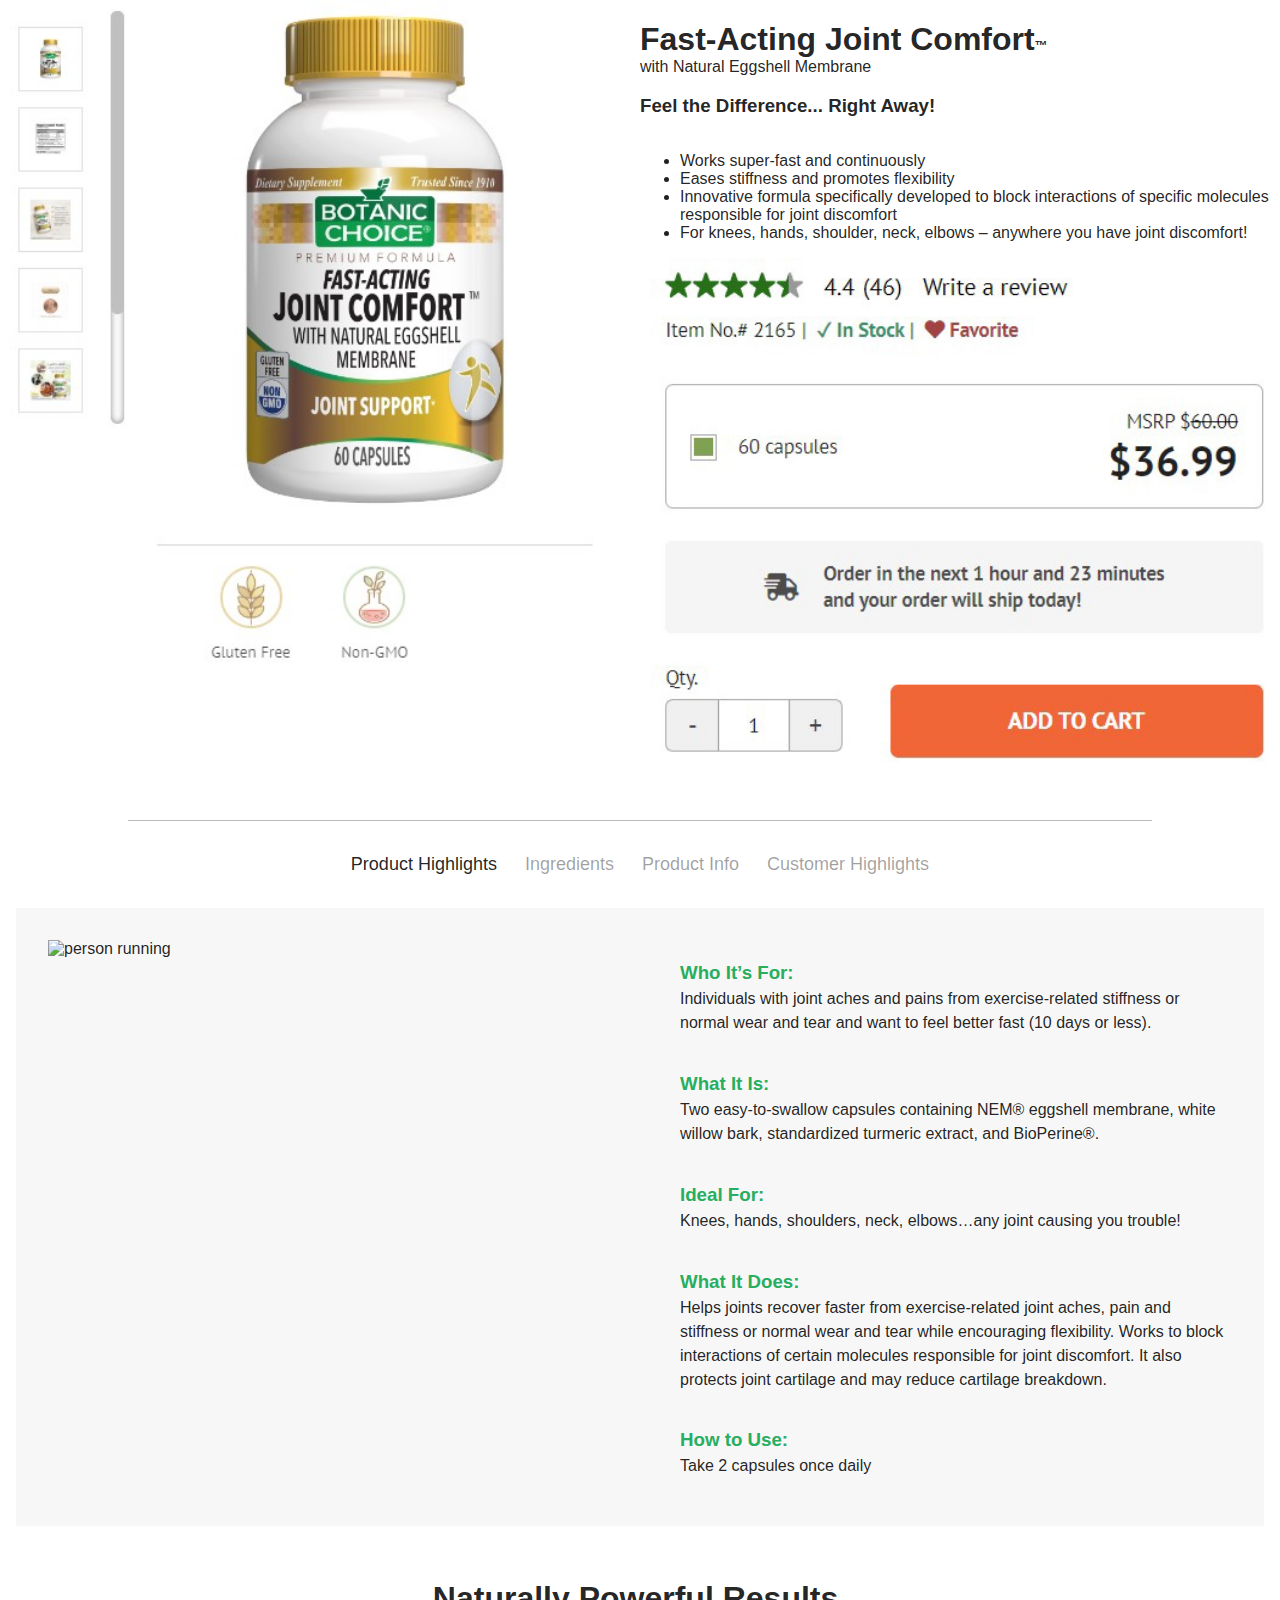
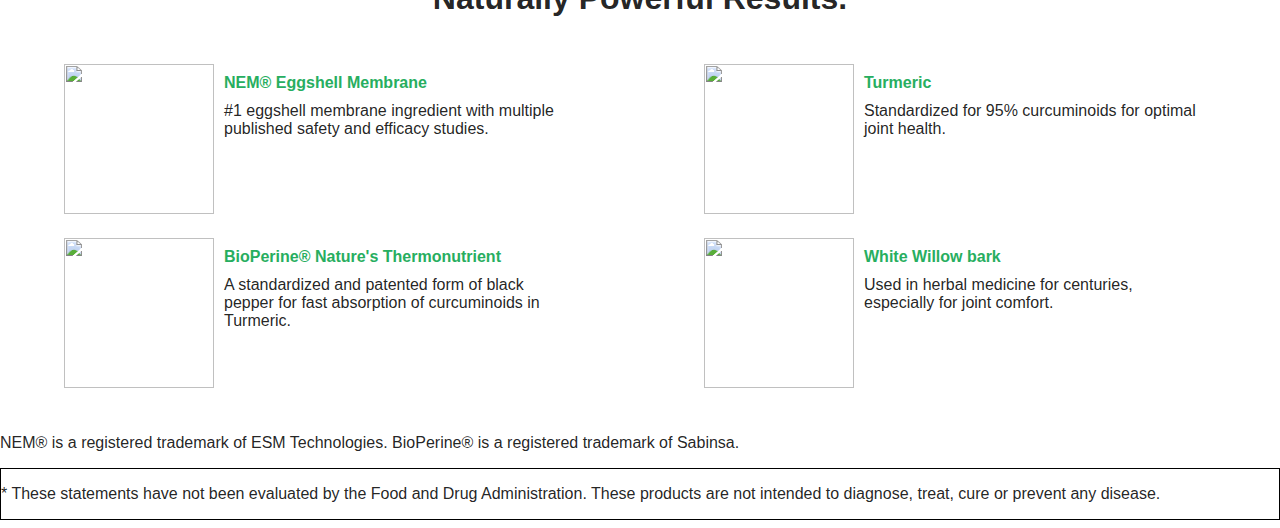
==== commit c183d6b6: "completed phase 3" ====
--- a/opt2.html
+++ b/opt2.html
@@ -21,7 +21,7 @@
       <div class="sticky-div-fixed">
         <!-- <h3>Fast-Acting Joint Comfort</h3>
           <p>$36.99</p> -->
-          <img src="assets/sticky_img.png" alt="add to cart sticky image">
+          <img src="assets/sticky_img2.png" alt="add to cart sticky image">
           <!-- <div class="close-div"> -->
             <span class="fa fa-times fa-2xl close-button" aria-hidden="true"></i>
             </div>
@@ -87,7 +87,7 @@
       <!-- ACCORDIONS -->
       <div class="accordion-container">
         <button class="accordion active" data-name="highlights">
-          <span class="btn-title">Product Highlights</span>
+          <span class="btn-title"><h3>Product Highlights</h3></span>
           <span class="fa-solid fa-2x fa-caret-right fa-rotate-90" id="caret-right"></span>
         </button>
         <div class="details-container-acc">
@@ -143,7 +143,7 @@
         </div>
 
         <button class="accordion" data-name="ingredients">
-          <span class="btn-title">Ingredients</span> 
+          <span class="btn-title"><h3>Ingredients</h3></span> 
             <span class="fa-solid fa-2x fa-caret-right" id="caret-right"></span>
         </button>
         <div class="details-container-acc">
@@ -192,7 +192,7 @@
         </div>
 
         <button class="accordion" data-name="info">
-          <span class="btn-title">Product Info</span> 
+          <span class="btn-title"><h3>Product Info</h3></span> 
           <span class="fa-solid fa-2x fa-caret-right" id="caret-right"></span>
         </button>
         <div class="details-container-acc">
@@ -246,14 +246,16 @@
         </div>
         
         <button class="accordion" data-name="customer-highlights">
-          <span class="btn-title">Customer Highlights</span> 
+          <span class="btn-title"><h3>Customer Highlights</h3></span> 
           <span class="fa-solid fa-2x fa-caret-right" id="caret-right"></span>
         </button>
         <div class="details-container-acc">
           <!-- CUSTOMER HIGHLIGHTS -->
         <div class="details-div-acc customer-highlights" data-name="customer-highlights">
           <div class="customer-highlights-txt">
-            <h3>{Customer Testimonials Here}</h3>
+            <p>"Your products make me feel like dancing!" - Bonnie G, Pennsylvania</p>
+            <p>"It's always easy to order from Botanic Choice. Good job!" - Lawrence S, Virginia</p>
+            <p>"Your products are the only ones that keep me well. I will always order from your company." - Louise D, New York</p>
           </div>
 
           <div class="customer-img-div">
@@ -435,7 +437,11 @@
         <!-- CUSTOMER HIGHLIGHTS -->
         <div class="details-div customer-highlights" data-name="customer-highlights">
           <div class="customer-highlights-txt">
-            <h3>{Customer Testimonials Here}</h3>
+           <p>"Your products make me feel like dancing!" - Bonnie G, Pennsylvania</p>
+           <br>
+            <p>"It's always easy to order from Botanic Choice. Good job!" - Lawrence S, Virginia</p>
+            <br>
+            <p>"Your products are the only ones that keep me well. I will always order from your company." - Louise D, New York</p>
           </div>
 
           <div class="customer-img-div">
@@ -449,8 +455,10 @@
       <!-- RESULTS CONTAINER -->
       <div class="main-content">
       <div class="results-container">
-        <h1 class="results-h1">Naturally Powerful Results.</h1>
-
+        <div style="margin: 1rem;">
+          <h1 class="results-h1">Naturally Powerful Results.</h1>
+        </div>
+          
         <div class="ingredient-card-row">
         <div class="card">
           <div>
--- a/css/opt2.css
+++ b/css/opt2.css
@@ -77,6 +77,14 @@
   display: block;
 }
 
+@media screen and (max-width: 768px) {
+  .sticky-div-fixed.active img {
+    height: 60px;
+    max-height: 100%;
+    width: auto;
+  }
+}
+
 /* PDP TOP */
 .pdp-top-container {
   display: flex;
@@ -95,6 +103,10 @@
   height: auto;
 }
 
+.addtocart-col img {
+  width: 100%;
+}
+
 .pdp-name-div h1 {
   margin-bottom: 0;
 }
@@ -105,11 +117,19 @@
 
 .product-col img {
   align-self: center;
+  width: 100%;
 }
 
 .content-row {
   display: flex;
   justify-content: center;
+}
+
+@media screen and (max-width: 768px) {
+  .addtocart-col,
+  .product-col {
+    flex-basis: 80%;
+  }
 }
 /* END PDP TOP */
 
@@ -145,6 +165,10 @@
   background-color: rgba(0, 0, 0, 0.08);
 }
 
+.btn-title {
+  margin: auto;
+}
+
 #caret-right {
   display: flex;
   color: #27ae60;
@@ -369,6 +393,7 @@
 .customer-highlights-txt {
   display: flex;
   flex-direction: column;
+  margin: auto;
   width: 600px;
   max-width: 100%;
   height: auto;
@@ -414,6 +439,9 @@
     display: none;
   }
   .details-div.highlights.active {
+    display: none !important;
+  }
+  .details-div.customer-highlights {
     display: none !important;
   }
 }
@@ -474,6 +502,7 @@
 
 .details-div.highlights {
   display: none;
+  animation: fade-out 300ms forwards;
 }
 
 .details-div.highlights.active {
@@ -483,6 +512,7 @@
   justify-content: center;
   flex-wrap: nowrap;
   background: rgba(0, 0, 0, 0.03);
+  animation: fade-in 300ms forwards;
 }
 
 .highlights-img-div {
@@ -531,6 +561,7 @@
 /* INGREDIENTS */
 .details-div.ingredients {
   display: none;
+  animation: fade-out 300ms forwards;
 }
 
 .details-div.ingredients.active {
@@ -540,6 +571,7 @@
   justify-content: center;
   flex-wrap: nowrap;
   background: rgba(0, 0, 0, 0.03);
+  animation: fade-in 300ms forwards;
 }
 
 .ingredients-img-div {
@@ -584,6 +616,7 @@
 /* PRODUCT INFO */
 .details-div.info {
   display: none;
+  animation: fade-out 300ms forwards;
 }
 
 .details-div.info.active {
@@ -593,6 +626,7 @@
   padding: 1rem;
   margin: 1rem;
   background: rgba(0, 0, 0, 0.03);
+  animation: fade-in 300ms forwards;
 }
 
 .info-img-div {
@@ -632,6 +666,7 @@
 /* CUSTOMER HIGHLIGHTS */
 .customer-highlights {
   display: none;
+  animation: fade-out 300ms forwards;
 }
 
 .customer-highlights.active {
@@ -641,6 +676,7 @@
   margin: 1rem;
   padding: 1rem;
   background: rgba(0, 0, 0, 0.03);
+  animation: fade-in 300ms forwards;
 }
 
 .customer-highlights-txt {
@@ -682,7 +718,7 @@
 .ingredient-card-row {
   display: flex;
   flex-wrap: wrap;
-  justify-content: center !important;
+  justify-content: space-around;
 }
 
 .list-div {
@@ -725,10 +761,8 @@
 }
 
 .ingredient {
-  width: 150px !important;
-  max-width: 100%;
-  /* max-height: 150px; */
-  height: auto;
+  width: 150px;
+  height: 150px;
 }
 
 @media screen and (max-width: 768px) {
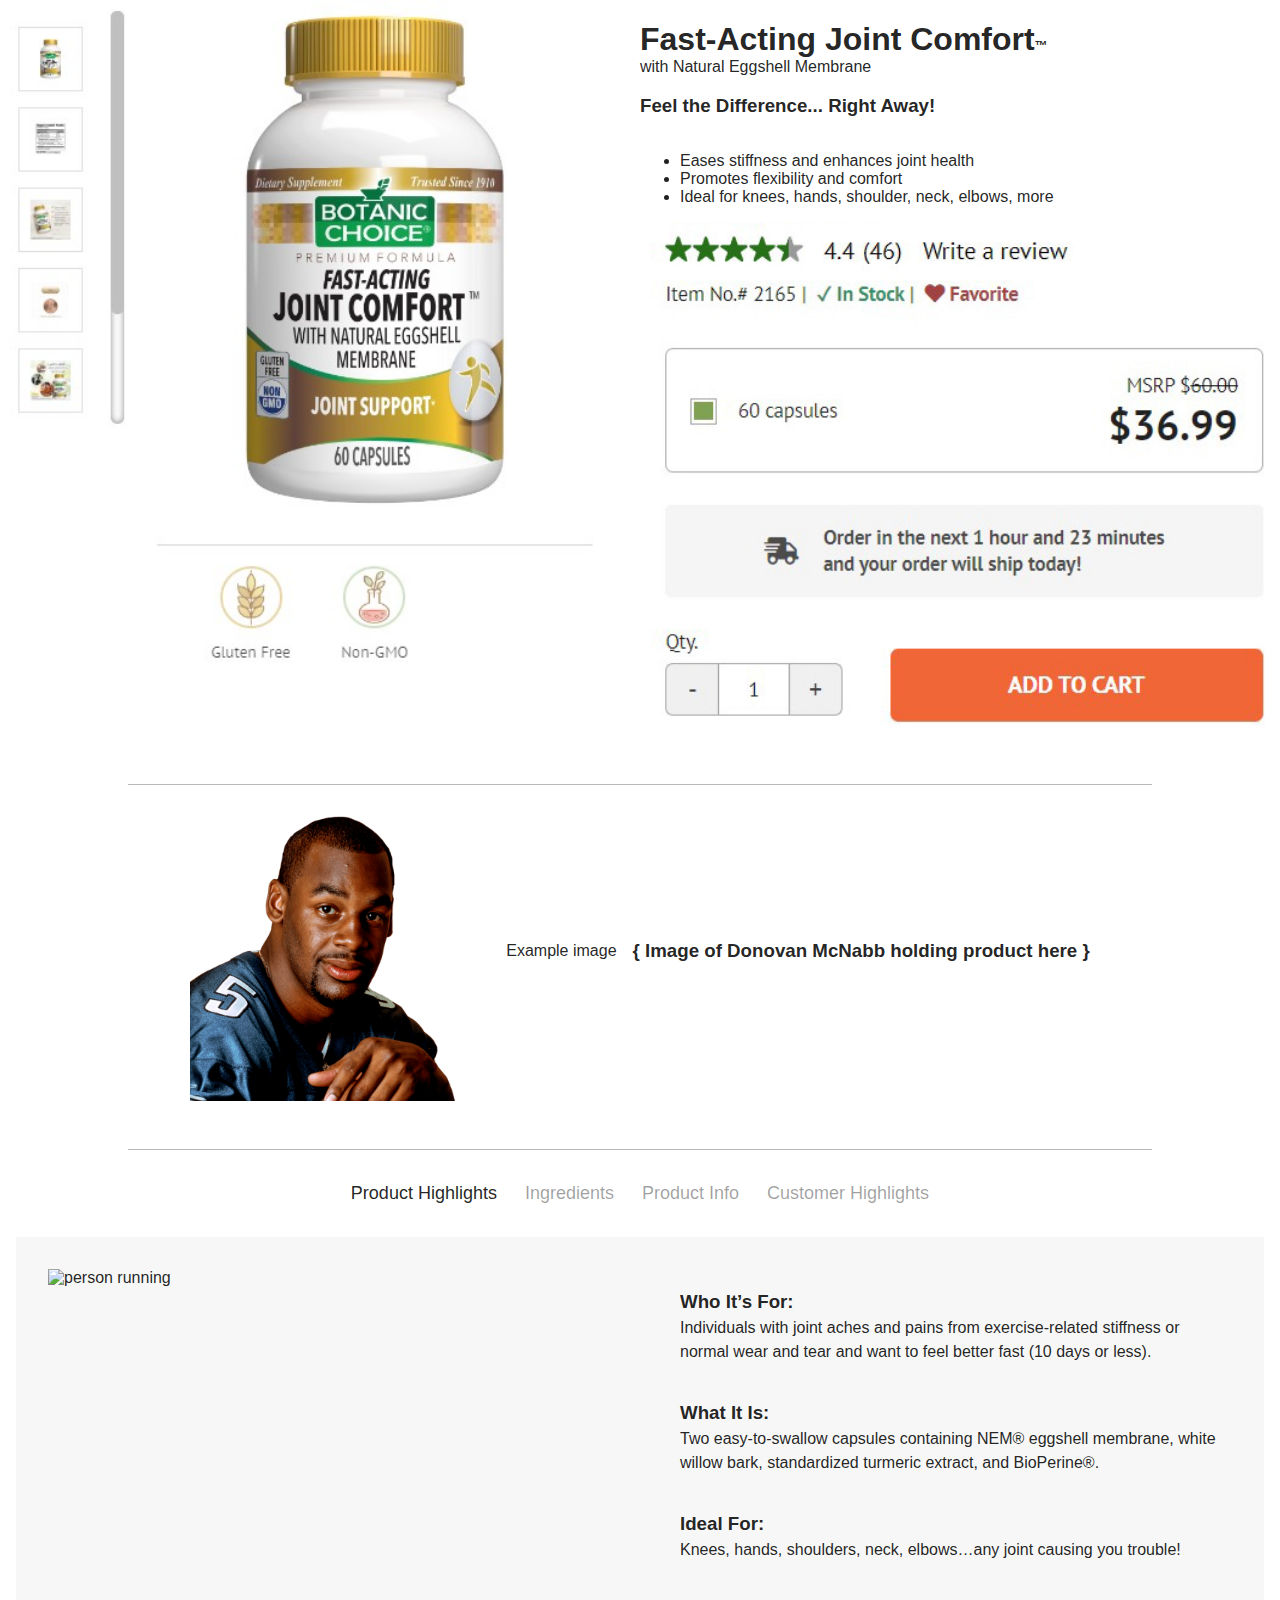
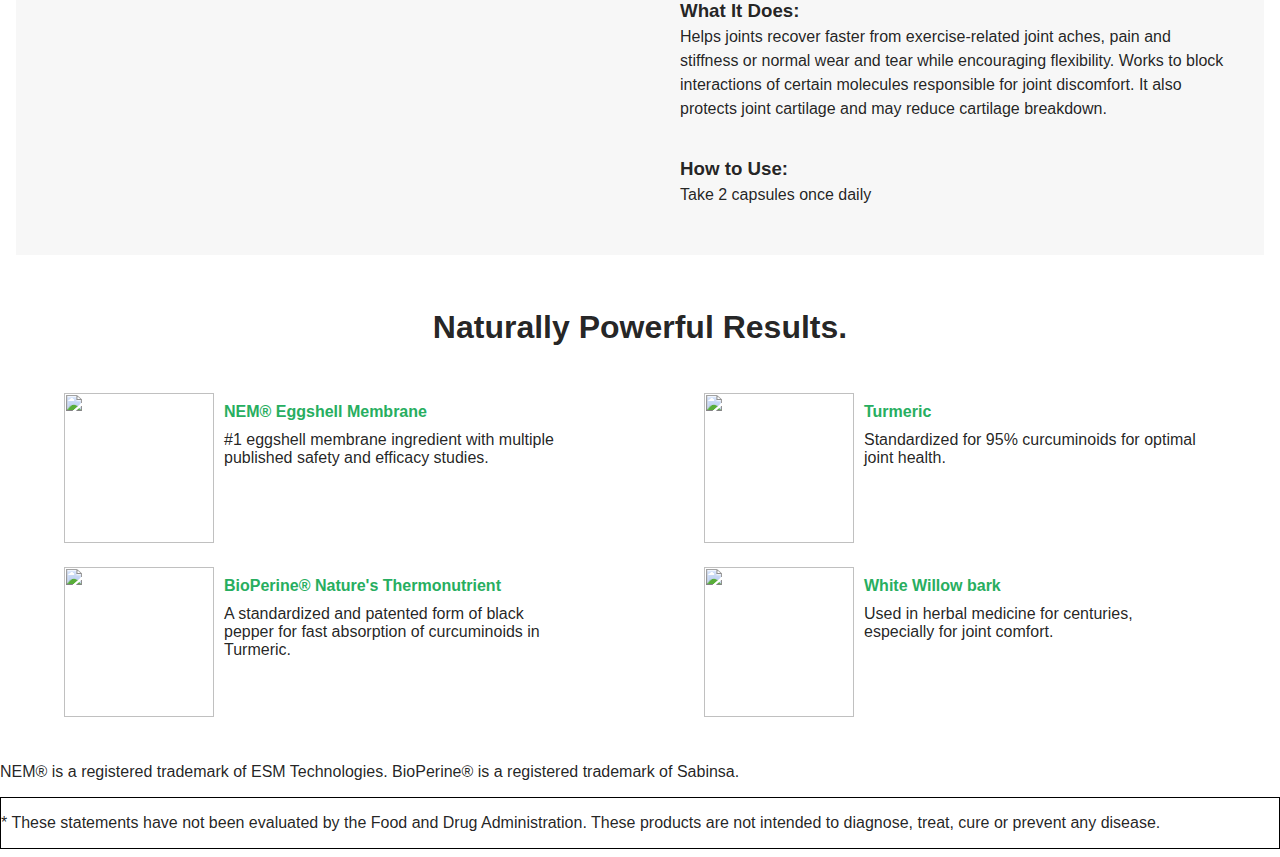
==== commit 8606ad0c: "added section with Donovan McNabb, changed bullet points in pdp-top" ====
--- a/opt2.html
+++ b/opt2.html
@@ -48,16 +48,9 @@
 
           <div class="pdp-list-div">
             <ul class="list">
-              <li class="list-items">Works super-fast and continuously</li>
-              <li class="list-items">Eases stiffness and promotes flexibility</li>
-              <li class="list-items">
-                Innovative formula specifically developed to block interactions of
-                specific molecules responsible for joint discomfort
-              </li>
-              <li class="list-items">
-                For knees, hands, shoulder, neck, elbows – anywhere you have joint
-                discomfort!
-              </li>
+              <li class="list-items">Eases stiffness and enhances joint health</li>
+              <li class="list-items">Promotes flexibility and comfort</li>
+              <li class="list-items">Ideal for knees, hands, shoulder, neck, elbows, more</li>
             </ul>
           </div>
           <div>
@@ -81,7 +74,12 @@
       <!-- END PDP TOP CONTAINER -->
 
       <div class="main-content">
-      <div class="content-row"></div>
+        <div class="border"></div>
+      <div class="content-row">
+        <img src="assets/donovan_mcnabb.png" alt="Donovan McNabb">
+        <p>Example image</p>
+        <h3>{ Image of Donovan McNabb holding product here }</h3>
+      </div>
       <div class="border"></div>
 
       <!-- ACCORDIONS -->
--- a/css/opt2.css
+++ b/css/opt2.css
@@ -120,11 +120,6 @@
   width: 100%;
 }
 
-.content-row {
-  display: flex;
-  justify-content: center;
-}
-
 @media screen and (max-width: 768px) {
   .addtocart-col,
   .product-col {
@@ -132,6 +127,28 @@
   }
 }
 /* END PDP TOP */
+
+.content-row {
+  display: flex;
+  justify-content: center;
+  align-items: center;
+}
+
+.content-row img {
+  height: 300px;
+  max-height: 100%;
+  width: auto;
+  padding: 1rem;
+}
+.content-row h3 {
+  padding: 1rem;
+}
+
+@media screen and (max-width: 768px) {
+  .content-row {
+    flex-wrap: wrap-reverse;
+  }
+}
 
 .border {
   margin-left: auto;
@@ -175,6 +192,15 @@
   transition: 0.4s;
 }
 
+@media screen and (max-width: 992px) {
+  .tab-container.active {
+    display: none !important;
+  }
+  .details-container {
+    display: none !important;
+  }
+}
+
 @media screen and (min-width: 992px) {
   .accordion-container {
     display: none;
@@ -252,7 +278,6 @@
 }
 
 .details-txt-div h3 {
-  color: #27ae60;
   margin-bottom: 0;
   line-height: 1.5em;
 }
@@ -305,7 +330,6 @@
 }
 
 .ingredients-txt h3 {
-  color: #27ae60;
   text-align: left;
 }
 
@@ -393,7 +417,7 @@
 .customer-highlights-txt {
   display: flex;
   flex-direction: column;
-  margin: auto;
+  justify-content: center;
   width: 600px;
   max-width: 100%;
   height: auto;
@@ -403,6 +427,7 @@
 .customer-img-div {
   display: flex;
   flex-direction: column;
+  align-items: center;
 }
 
 .customer-img-div img {
@@ -429,21 +454,6 @@
   margin-top: 2rem;
   display: flex;
   justify-content: center;
-}
-
-@media screen and (max-width: 992px) {
-  .tab-container.active {
-    display: none;
-  }
-  .details-container {
-    display: none;
-  }
-  .details-div.highlights.active {
-    display: none !important;
-  }
-  .details-div.customer-highlights {
-    display: none !important;
-  }
 }
 
 .tab-container a {
@@ -537,7 +547,6 @@
 }
 
 .details-txt-div h3 {
-  color: #27ae60;
   margin-bottom: 0;
   line-height: 1.5em;
 }
@@ -594,7 +603,6 @@
 }
 
 .ingredients-txt h3 {
-  color: #27ae60;
   text-align: left;
 }
 
@@ -771,9 +779,3 @@
     margin: 1rem;
   }
 }
-
-/* @media screen and (max-width: 768px) {
-  .details-txt-div {
-    flex-basis: 80%;
-  }
-} */
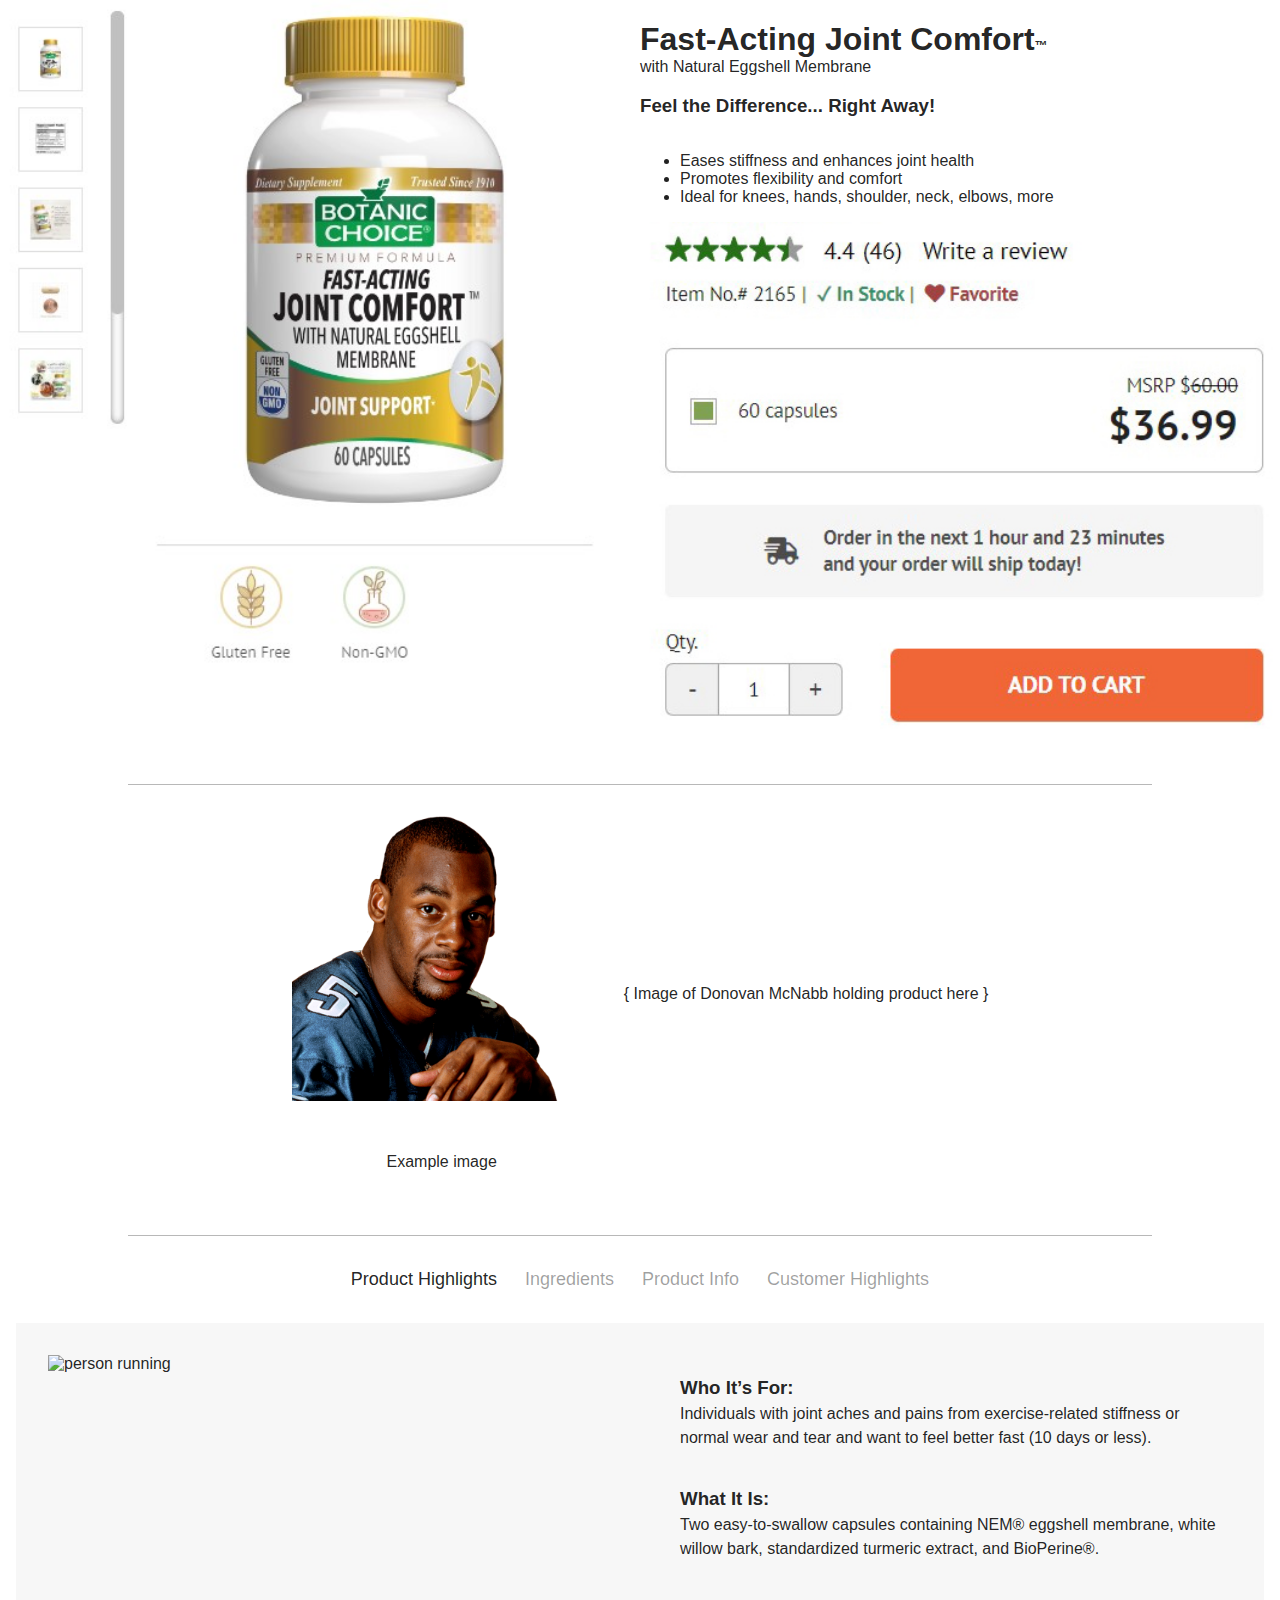
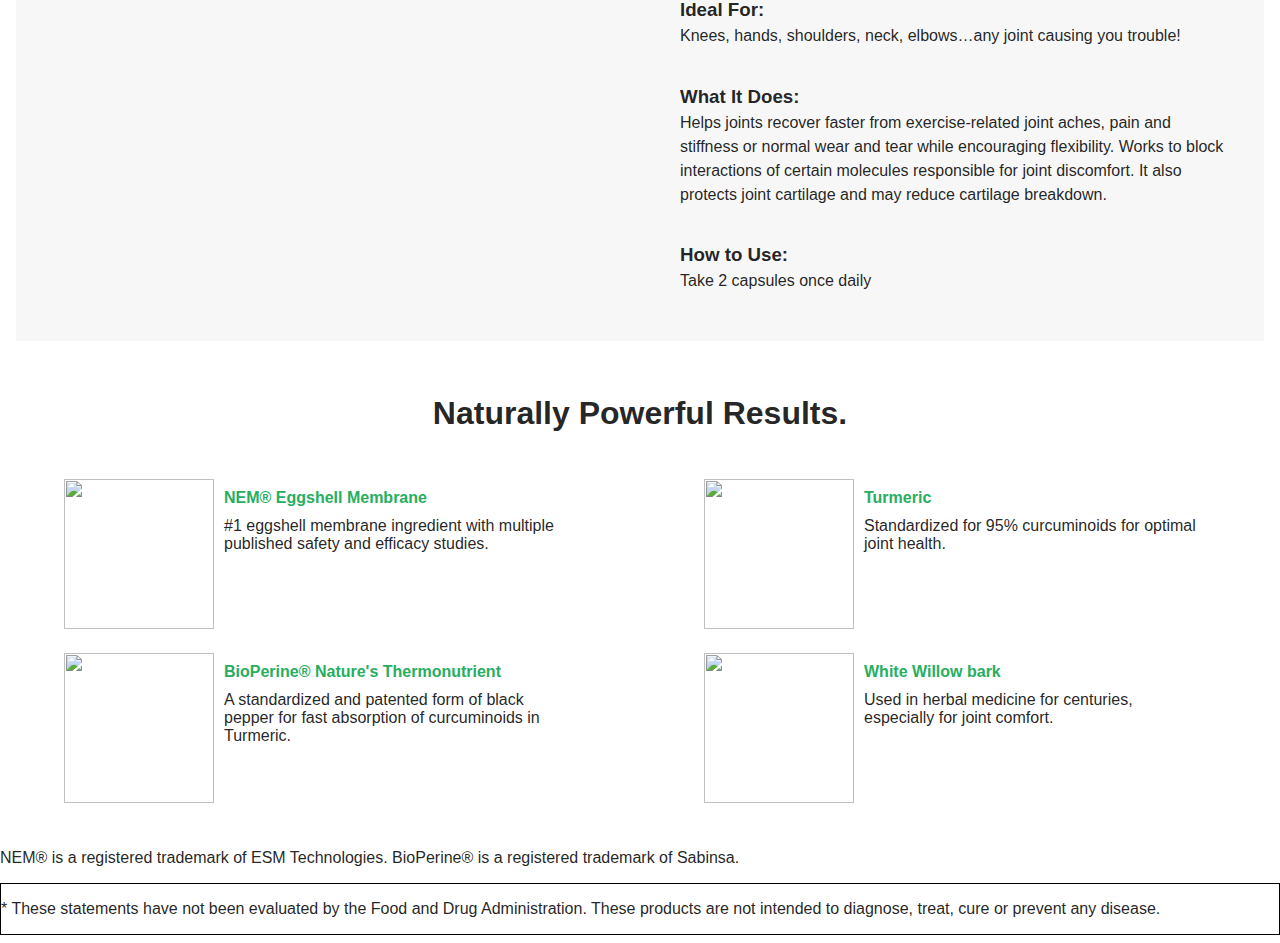
==== commit 0b3ceb10: "added section with Donovan McNabb, changed bullet points in pdp-top" ====
--- a/opt2.html
+++ b/opt2.html
@@ -76,9 +76,14 @@
       <div class="main-content">
         <div class="border"></div>
       <div class="content-row">
-        <img src="assets/donovan_mcnabb.png" alt="Donovan McNabb">
-        <p>Example image</p>
-        <h3>{ Image of Donovan McNabb holding product here }</h3>
+        <div>
+
+          <img src="assets/donovan_mcnabb.png" alt="Donovan McNabb">
+          <p style="text-align: center;">Example image</p>
+        </div>
+        <div>
+          <p>{ Image of Donovan McNabb holding product here }</p>
+          </div>
       </div>
       <div class="border"></div>
 
--- a/css/opt2.css
+++ b/css/opt2.css
@@ -140,7 +140,7 @@
   width: auto;
   padding: 1rem;
 }
-.content-row h3 {
+.content-row p {
   padding: 1rem;
 }
 
